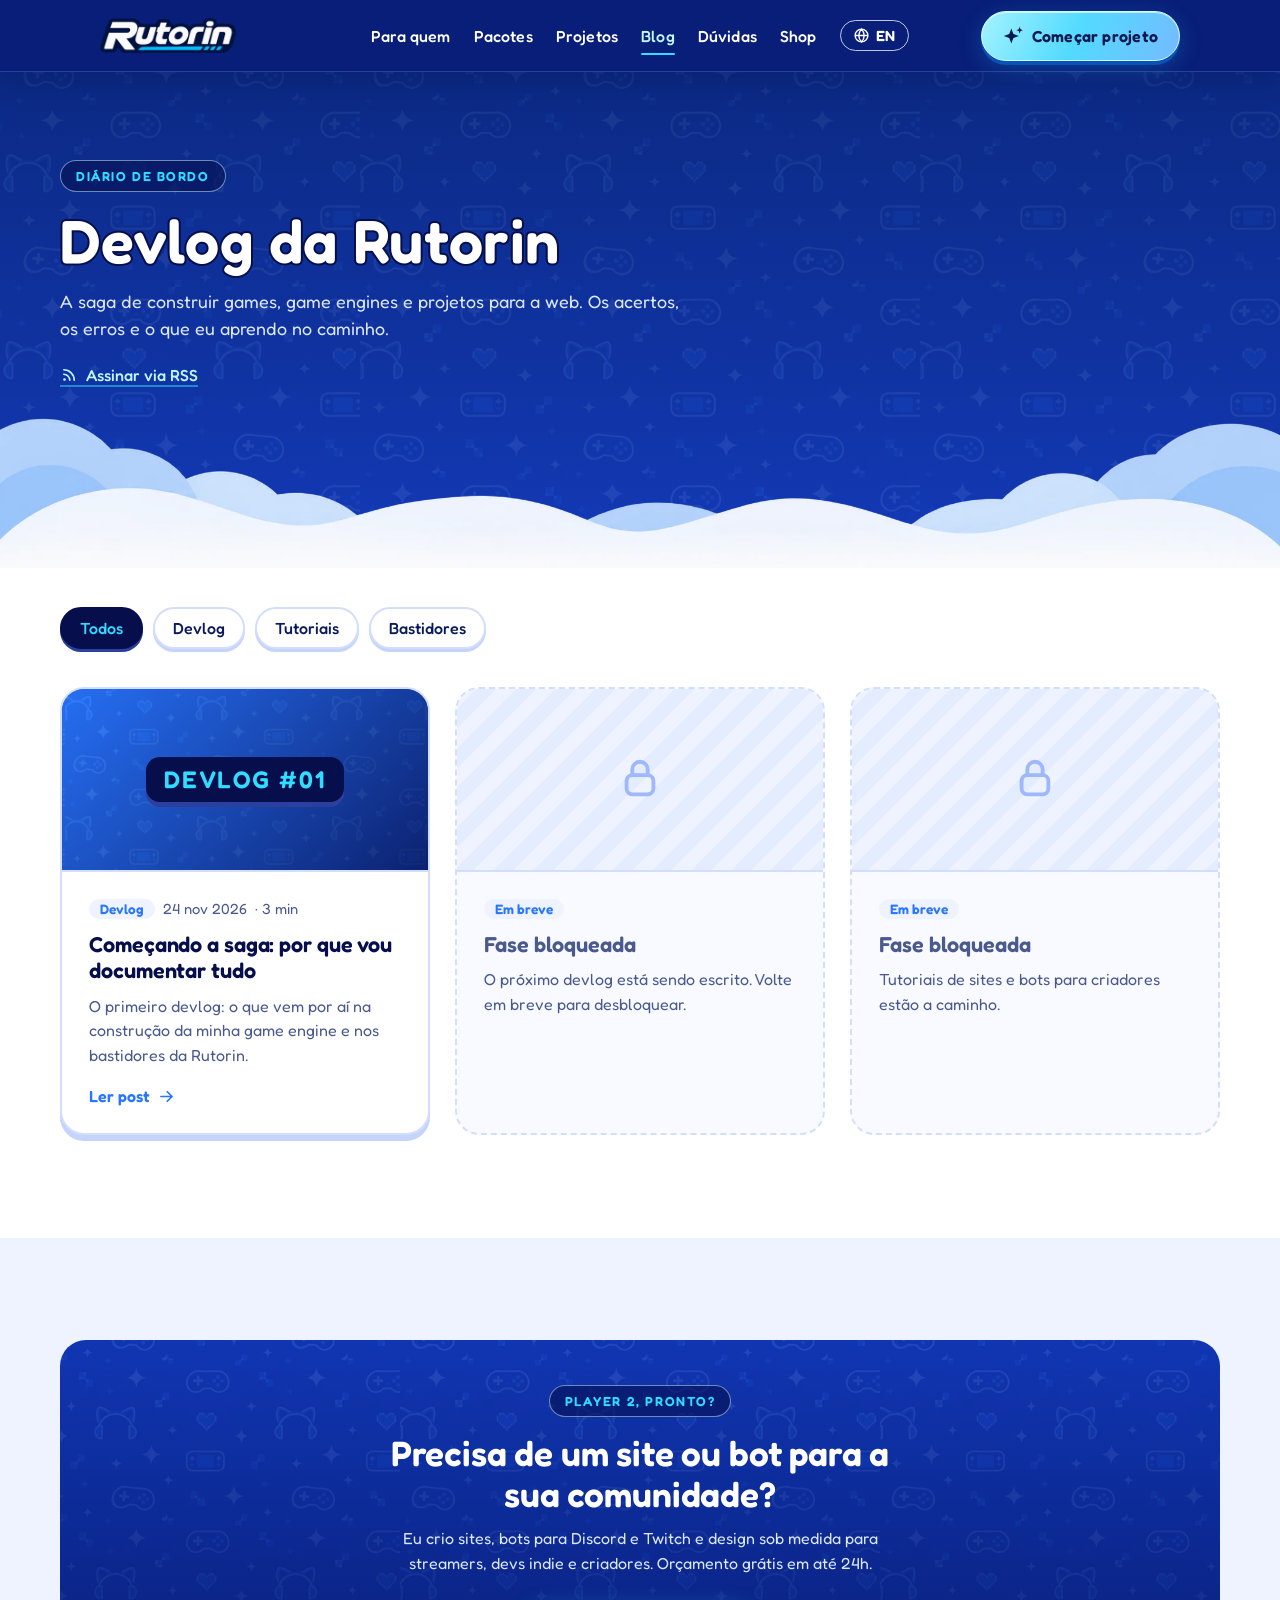
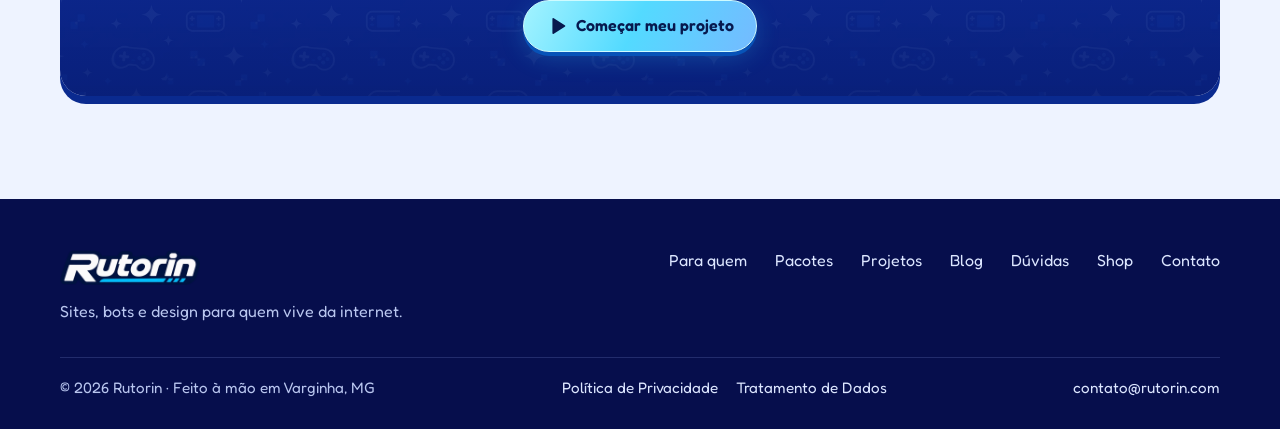
==== blog/index.html @ 8c93b635 "Primeira versão do site da Rutorin" ====
<!doctype html>
<html lang="pt-BR">
<head>
  <meta charset="UTF-8">
  <meta name="viewport" content="width=device-width, initial-scale=1">
  <meta name="theme-color" content="#0b206e">
  <title>Blog · Devlog da Rutorin</title>
  <meta name="description" content="Devlogs, tutoriais e bastidores da construção de games, game engines, sites e bots. A saga de desenvolvimento da Rutorin.">
  <link rel="canonical" href="https://rutorin.com/blog/">
  <meta property="og:type" content="website">
  <meta property="og:locale" content="pt_BR">
  <meta property="og:site_name" content="Rutorin">
  <meta property="og:url" content="https://rutorin.com/blog/">
  <meta property="og:title" content="Blog · Devlog da Rutorin">
  <meta property="og:description" content="Devlogs, tutoriais e bastidores da construção de games, game engines, sites e bots. A saga de desenvolvimento da Rutorin.">
  <meta property="og:image" content="https://rutorin.com/assets/og-image.jpg">
  <meta name="twitter:card" content="summary_large_image">
  <link rel="alternate" type="application/rss+xml" title="Devlog da Rutorin" href="https://rutorin.com/blog/feed.xml">
  <link rel="icon" type="image/png" sizes="32x32" href="../assets/favicon-32.png">
  <link rel="icon" type="image/png" sizes="192x192" href="../assets/favicon-192.png">
  <link rel="apple-touch-icon" sizes="180x180" href="../assets/apple-touch-icon.png">
  <link rel="preload" href="../assets/fredoka-600.ttf" as="font" type="font/ttf" crossorigin>
  <!-- Google Analytics (GA4): troque G-XXXXXXXXXX pelo seu ID e apague as linhas de comentário em volta.
  <script async src="https://www.googletagmanager.com/gtag/js?id=G-XXXXXXXXXX"></script>
  <script>window.dataLayer=window.dataLayer||[];function gtag(){dataLayer.push(arguments)}gtag('js',new Date());gtag('config','G-XXXXXXXXXX');</script>
  -->
  <link rel="stylesheet" href="../styles.css">
  <script type="application/ld+json">{"@context": "https://schema.org", "@type": "Blog", "name": "Devlog da Rutorin", "url": "https://rutorin.com/blog/", "inLanguage": "pt-BR", "description": "Devlogs, tutoriais e bastidores da construção de games, game engines e projetos web.", "publisher": {"@type": "Organization", "name": "Rutorin", "url": "https://rutorin.com/", "logo": "https://rutorin.com/assets/rutorin-logo.png"}, "blogPost": [{"@type": "BlogPosting", "headline": "Começando a saga: por que vou documentar tudo", "url": "https://rutorin.com/blog/comecando-a-saga/", "datePublished": "2026-11-24"}]}</script>
  <script>document.documentElement.classList.add('js')</script>
  <script src="../script.js" defer></script>
</head>
<body class="page-blog">
  <svg class="icon-library" xmlns="http://www.w3.org/2000/svg" aria-hidden="true">
    <symbol id="close" viewBox="0 0 24 24"><path d="m6 6 12 12M18 6 6 18" fill="none" stroke="currentColor" stroke-width="2" stroke-linecap="round"/></symbol>
    <symbol id="menu" viewBox="0 0 24 24"><path d="M4 6h16M4 12h16M4 18h16" fill="none" stroke="currentColor" stroke-width="2" stroke-linecap="round"/></symbol>
    <symbol id="sparkles" viewBox="0 0 24 24"><path d="m10 3 2.5 6.5L19 12l-6.5 2.5L10 21l-2.5-6.5L1 12l6.5-2.5L10 3Zm10-2 1.1 2.9L24 5l-2.9 1.1L20 9l-1.1-2.9L16 5l2.9-1.1L20 1Z" fill="currentColor"/></symbol>
    <symbol id="play" viewBox="0 0 24 24"><path d="M7 4.5v15a1 1 0 0 0 1.5.86l12-7.5a1 1 0 0 0 0-1.72l-12-7.5A1 1 0 0 0 7 4.5Z" fill="currentColor"/></symbol>
    <symbol id="arrow" viewBox="0 0 24 24"><path d="M5 12h14m-6-6 6 6-6 6" fill="none" stroke="currentColor" stroke-width="2.2" stroke-linecap="round" stroke-linejoin="round"/></symbol>
    <symbol id="arrow-left" viewBox="0 0 24 24"><path d="M19 12H5m6-6-6 6 6 6" fill="none" stroke="currentColor" stroke-width="2.2" stroke-linecap="round" stroke-linejoin="round"/></symbol>
    <symbol id="globe" viewBox="0 0 24 24"><circle cx="12" cy="12" r="9" fill="none" stroke="currentColor" stroke-width="2"/><path d="M3 12h18M12 3c2.5 2.6 3.8 5.6 3.8 9s-1.3 6.4-3.8 9c-2.5-2.6-3.8-5.6-3.8-9S9.5 5.6 12 3Z" fill="none" stroke="currentColor" stroke-width="2" stroke-linejoin="round"/></symbol>
    <symbol id="lock" viewBox="0 0 24 24"><rect x="5" y="10" width="14" height="10" rx="3" fill="none" stroke="currentColor" stroke-width="2"/><path d="M8 10V7a4 4 0 0 1 8 0v3" fill="none" stroke="currentColor" stroke-width="2" stroke-linecap="round"/></symbol>
    <symbol id="clock" viewBox="0 0 24 24"><circle cx="12" cy="12" r="9" fill="none" stroke="currentColor" stroke-width="2"/><path d="M12 7v5l3 2" fill="none" stroke="currentColor" stroke-width="2" stroke-linecap="round"/></symbol>
    <symbol id="calendar" viewBox="0 0 24 24"><rect x="4" y="5" width="16" height="15" rx="3" fill="none" stroke="currentColor" stroke-width="2"/><path d="M4 10h16M9 3v4M15 3v4" stroke="currentColor" stroke-width="2" stroke-linecap="round"/></symbol>
    <symbol id="link" viewBox="0 0 24 24"><path d="M10 14a4 4 0 0 0 5.7 0l3-3a4 4 0 0 0-5.7-5.7l-1 1M14 10a4 4 0 0 0-5.7 0l-3 3a4 4 0 0 0 5.7 5.7l1-1" fill="none" stroke="currentColor" stroke-width="2" stroke-linecap="round"/></symbol>
    <symbol id="rss" viewBox="0 0 24 24"><path d="M5 5a14 14 0 0 1 14 14M5 11a8 8 0 0 1 8 8" fill="none" stroke="currentColor" stroke-width="2.2" stroke-linecap="round"/><circle cx="6" cy="18" r="1.8" fill="currentColor"/></symbol>
  </svg>

  <header class="site-header is-solid">
    <div class="header-inner">
      <a class="brand" href="../" aria-label="Rutorin, página inicial" draggable="false"><img src="../assets/rutorin-logo.webp" alt="Rutorin" width="600" height="152" draggable="false"></a>
      <nav class="desktop-nav" aria-label="Navegação principal">
        <a class="nav-link" href="../#classes">Para quem</a>
        <a class="nav-link" href="../#power-ups">Pacotes</a>
        <a class="nav-link" href="../#projetos">Projetos</a>
        <a class="nav-link is-current" href="../blog/" aria-current="page">Blog</a>
        <a class="nav-link" href="../#duvidas">Dúvidas</a>
        <a class="nav-link" href="https://ko-fi.com/rutorin/shop" target="_blank" rel="noopener noreferrer">Shop<span class="visually-hidden"> (abre em nova aba)</span></a>
        <a class="lang-switch" href="../en/" hreflang="en" lang="en" data-lang-switch="en" aria-label="English version"><svg aria-hidden="true"><use href="#globe"></use></svg>EN</a>
      </nav>
      <a class="commission-button" href="../#contato"><svg class="commission-icon" aria-hidden="true"><use href="#sparkles"></use></svg><span>Começar projeto</span><span class="commission-sheen" aria-hidden="true"></span></a>
      <button class="menu-button" popovertarget="mobile-menu" aria-label="Abrir menu"><svg><use href="#menu"></use></svg></button>
    </div>
  </header>

  <nav class="mobile-menu" id="mobile-menu" popover aria-label="Menu">
    <div class="mobile-menu-heading"><span>Explore a Rutorin</span><button class="close-button" popovertarget="mobile-menu" popovertargetaction="hide" aria-label="Fechar menu"><svg><use href="#close"></use></svg></button></div>
    <a href="../#classes">Para quem</a>
    <a href="../#power-ups">Pacotes</a>
    <a href="../#projetos">Projetos</a>
    <a href="../blog/">Blog</a>
    <a href="../#duvidas">Dúvidas</a>
    <a href="https://ko-fi.com/rutorin/shop" target="_blank" rel="noopener noreferrer">Shop</a>
    <a href="../en/" hreflang="en" lang="en" data-lang-switch="en" class="mobile-lang"><svg aria-hidden="true"><use href="#globe"></use></svg>English version</a>
    <a href="../#contato" class="mobile-cta">Começar meu projeto</a>
  </nav>

  <main>
    <section class="blog-hero" aria-labelledby="blog-title">
      <div class="container blog-hero-inner">
        <span class="hud-chip hud-chip-light">Diário de bordo</span>
        <h1 id="blog-title">Devlog da Rutorin</h1>
        <p>A saga de construir games, game engines e projetos para a web. Os acertos, os erros e o que eu aprendo no caminho.</p>
        <a class="rss-link" href="feed.xml"><svg aria-hidden="true"><use href="#rss"></use></svg>Assinar via RSS</a>
      </div>
      <img class="blog-hero-cloud" src="../assets/cloud-divider.webp" alt="" width="2172" height="724" aria-hidden="true">
    </section>

    <section class="section section-white blog-list" aria-label="Posts">
      <div class="container">
        <div class="blog-filters" role="group" aria-label="Filtrar por categoria">
          <button class="filter-chip is-active" data-filter="all" aria-pressed="true">Todos</button>
          <button class="filter-chip" data-filter="Devlog" aria-pressed="false">Devlog</button>
          <button class="filter-chip" data-filter="Tutoriais" aria-pressed="false">Tutoriais</button>
          <button class="filter-chip" data-filter="Bastidores" aria-pressed="false">Bastidores</button>
        </div>
        <div class="post-grid">
          <article class="card post-card reveal" data-category="Devlog">
            <a class="post-card-link" href="../blog/comecando-a-saga/">
              <div class="post-cover" aria-hidden="true"><span>Devlog #01</span></div>
              <div class="post-card-body">
                <div class="post-meta"><span class="post-tag">Devlog</span><time datetime="2026-11-24">24 nov 2026</time><span>· 3 min</span></div>
                <h2>Começando a saga: por que vou documentar tudo</h2>
                <p>O primeiro devlog: o que vem por aí na construção da minha game engine e nos bastidores da Rutorin.</p>
                <span class="read-more">Ler post <svg aria-hidden="true"><use href="#arrow"></use></svg></span>
              </div>
            </a>
          </article>
          <article class="card post-card post-locked reveal" data-category="locked" aria-label="Post em breve">
            <div class="post-cover" aria-hidden="true"><svg><use href="#lock"></use></svg></div>
            <div class="post-card-body">
              <div class="post-meta"><span class="post-tag">Em breve</span></div>
              <h2>Fase bloqueada</h2>
              <p>O próximo devlog está sendo escrito. Volte em breve para desbloquear.</p>
            </div>
          </article>
          <article class="card post-card post-locked reveal" data-category="locked" aria-label="Post em breve">
            <div class="post-cover" aria-hidden="true"><svg><use href="#lock"></use></svg></div>
            <div class="post-card-body">
              <div class="post-meta"><span class="post-tag">Em breve</span></div>
              <h2>Fase bloqueada</h2>
              <p>Tutoriais de sites e bots para criadores estão a caminho.</p>
            </div>
          </article>
        </div>
        <p class="blog-empty" hidden>Nenhum post nesta categoria ainda. Em breve!</p>
      </div>
    </section>

    <section class="section section-soft">
      <div class="container">
      <aside class="post-cta" aria-labelledby="cta-title">
        <span class="hud-chip hud-chip-light">Player 2, pronto?</span>
        <h2 id="cta-title">Precisa de um site ou bot para a sua comunidade?</h2>
        <p>Eu crio sites, bots para Discord e Twitch e design sob medida para streamers, devs indie e criadores. Orçamento grátis em até 24h.</p>
        <a class="button button-cta" href="../#contato"><svg aria-hidden="true"><use href="#play"></use></svg><span>Começar meu projeto</span></a>
      </aside>
      </div>
    </section>
  </main>

  <footer class="site-footer">
    <div class="container footer-inner">
      <div class="footer-brand">
        <img src="../assets/rutorin-logo.webp" alt="Rutorin" width="600" height="152" loading="lazy">
        <p>Sites, bots e design para quem vive da internet.</p>
      </div>
      <nav class="footer-nav" aria-label="Rodapé">
        <a href="../#classes">Para quem</a>
        <a href="../#power-ups">Pacotes</a>
        <a href="../#projetos">Projetos</a>
        <a href="../blog/">Blog</a>
        <a href="../#duvidas">Dúvidas</a>
        <a href="https://ko-fi.com/rutorin/shop" target="_blank" rel="noopener noreferrer">Shop</a>
        <a href="../#contato">Contato</a>
      </nav>
    </div>
    <div class="container footer-bottom">
      <span>© <span data-year>2026</span> Rutorin · Feito à mão em Varginha, MG</span>
      <nav class="footer-legal" aria-label="Documentos legais"><a href="../privacidade/">Política de Privacidade</a><a href="../tratamento-de-dados/">Tratamento de Dados</a></nav>
      <a href="mailto:contato@rutorin.com">contato@rutorin.com</a>
    </div>
  </footer>
</body>
</html>
---- styles.css ----
@font-face{font-family:Fredoka;src:url("assets/fredoka-400.ttf") format("truetype");font-style:normal;font-weight:400;font-display:swap}
@font-face{font-family:Fredoka;src:url("assets/fredoka-500.ttf") format("truetype");font-style:normal;font-weight:500;font-display:swap}
@font-face{font-family:Fredoka;src:url("assets/fredoka-600.ttf") format("truetype");font-style:normal;font-weight:600;font-display:swap}
@font-face{font-family:Fredoka;src:url("assets/fredoka-700.ttf") format("truetype");font-style:normal;font-weight:700;font-display:swap}

/* =========================================================
   Paleta
   navy   #060e4c  texto escuro, contornos
   royal  #133aba  fundo do mundo
   blue   #2876ff  botões
   cyan   #30ddff  destaques
   ========================================================= */
:root{
  --navy:#060e4c;--navy-2:#0b206e;--royal:#133aba;--blue:#2876ff;--cyan:#30ddff;--white:#fff;
  --ink:#0a1a5c;--ink-soft:#4a5a8f;--soft:#eef3ff;--line:#d3defc;--chunk:#c4d4fb;
  --page-gutter:7.8%;--outline:rgba(224,239,255,.82);
  font-family:Fredoka,"Arial Rounded MT Bold",sans-serif;color:var(--white);background:var(--royal)
}
*{box-sizing:border-box}
html{scroll-behavior:smooth;scroll-padding-top:84px}
body{margin:0;background:var(--white)}
img{max-width:100%;height:auto}
button,a{-webkit-tap-highlight-color:transparent}
button{font:inherit;color:inherit;cursor:pointer;touch-action:manipulation}
a:focus-visible,button:focus-visible,summary:focus-visible,input:focus-visible,select:focus-visible,textarea:focus-visible{outline:3px solid var(--cyan);outline-offset:4px}
.icon-library{position:absolute;width:0;height:0;overflow:hidden}
.visually-hidden{position:absolute;width:1px;height:1px;overflow:hidden;clip:rect(0 0 0 0);white-space:nowrap}

/* =========================================================
   HEADER (fixo; ganha fundo depois do hero)
   ========================================================= */
.site-header{position:fixed;top:0;left:0;right:0;z-index:20;height:clamp(72px,5.1vw,88px);border-bottom:1px solid rgba(230,240,255,.5);background:rgba(48,105,226,.23);color:var(--white);transition:background .3s ease,height .3s ease,box-shadow .3s ease,border-color .3s ease}
.site-header.is-solid{height:72px;background:rgba(9,30,120,.92);-webkit-backdrop-filter:blur(12px);backdrop-filter:blur(12px);border-color:rgba(120,170,255,.25);box-shadow:0 8px 30px rgba(3,12,64,.25)}
.header-inner{height:100%;margin-inline:var(--page-gutter);display:grid;grid-template-columns:1fr auto 1fr;align-items:center;gap:32px}
.brand{display:block;width:136px;max-width:100%;min-width:0;line-height:0;justify-self:start;border-radius:12px;-webkit-user-select:none;user-select:none;-webkit-user-drag:none}
.brand img{width:100%;height:auto;-webkit-user-drag:none;pointer-events:none}
.desktop-nav{display:flex;align-items:center;gap:clamp(18px,1.8vw,31px)}
.nav-link{position:relative;padding:12px 0;color:inherit;text-decoration:none;font-size:clamp(1rem,1vw,1.08rem);font-weight:500;letter-spacing:.01em;white-space:nowrap;transition:color .18s ease}
.nav-link::after{content:"";position:absolute;bottom:3px;left:0;right:0;height:2px;border-radius:2px;background:var(--cyan);transform:scaleX(0);transition:transform .18s ease}
.nav-link:hover{color:#c5f7ff}
.nav-link:hover::after{transform:scaleX(1)}
.commission-button{position:relative;isolation:isolate;overflow:hidden;justify-self:end;display:inline-flex;align-items:center;justify-content:center;gap:9px;min-width:180px;min-height:50px;padding:12px 21px;border:1.5px solid #cefbff;border-radius:999px;color:#07194e;text-decoration:none;background:linear-gradient(115deg,#a3f3ff 0%,#53daff 48%,#75baff 100%);box-shadow:0 4px 0 #0753b8,0 6px 23px #2dcfff38,inset 0 1px 0 #fff9;font-size:1rem;font-weight:600;letter-spacing:.015em;white-space:nowrap;transition:box-shadow .22s ease,translate .22s ease}
.commission-button>svg,.commission-button>span:not(.commission-sheen){position:relative;z-index:2}
.commission-icon{width:20px;height:20px;flex:none;transition:rotate .3s ease,scale .3s ease}
.commission-button::before{content:"";position:absolute;inset:0;z-index:0;pointer-events:none;background:radial-gradient(circle at var(--pointer-x,50%) var(--pointer-y,50%),#ffffffaa,transparent 64%);opacity:0;transition:opacity .25s ease}
.commission-button:hover,.commission-button:focus-visible{translate:0 -2px;box-shadow:0 7px 0 #0753b8,0 12px 34px #38daff70,inset 0 1px 0 #fffc}
.commission-button:hover::before,.commission-button:focus-visible::before{opacity:1}
.commission-button:hover .commission-icon{rotate:-12deg;scale:1.12}
.commission-button:active{translate:0 3px;box-shadow:0 2px 0 #0753b8,0 4px 15px #2dcfff38}
.commission-sheen{position:absolute;inset:-45% auto -45% -65%;z-index:1;width:50%;pointer-events:none;opacity:0;transform:translateX(0) skewX(-22deg);background:linear-gradient(90deg,transparent,#ffffffb3,transparent)}
.menu-button{display:none;align-items:center;justify-content:center;width:46px;height:46px;padding:10px;border:1px solid var(--outline);border-radius:14px;background:rgba(6,14,76,.5)}
.menu-button svg{width:24px;height:24px}

/* =========================================================
   HERO · tela de título
   ========================================================= */
.world{position:relative;isolation:isolate;width:100%;height:100svh;min-height:720px;overflow:hidden;color:var(--white);background:#1035b5 url("assets/gamer-room.webp") center center/cover no-repeat}
.hero-copy{position:absolute;z-index:2;left:var(--page-gutter);top:50%;translate:0 -54%;width:min(600px,44%)}
.hero-eyebrow{display:inline-flex;align-items:center;gap:8px;margin:0 0 18px;padding:7px 15px 7px 12px;border:1px solid rgba(206,251,255,.6);border-radius:999px;background:rgba(6,14,76,.42);color:#bff6ff;font-size:.95rem;font-weight:500;letter-spacing:.02em}
.hero-eyebrow svg{width:16px;height:16px;color:var(--cyan)}
h1{margin:0;font-size:clamp(2.3rem,3.2vw,3.6rem);font-weight:600;line-height:1.14;letter-spacing:.005em;-webkit-text-stroke:4.5px var(--navy);paint-order:stroke fill}
h1 span{display:inline}
.hero-sub{max-width:540px;margin:22px 0 28px;font-size:clamp(1.05rem,1.2vw,1.28rem);font-weight:400;line-height:1.38;text-shadow:0 1px 12px rgba(6,14,76,.55)}
.hero-actions{display:flex;flex-wrap:wrap;align-items:center;gap:10px}
.hero-proof{display:flex;flex-wrap:wrap;gap:6px 18px;margin:22px 0 0;padding:0;list-style:none;font-size:.98rem;font-weight:500;color:#dff4ff;text-shadow:0 1px 10px rgba(6,14,76,.6)}
.hero-proof li{display:inline-flex;align-items:center;gap:6px}
.hero-proof svg{width:18px;height:18px;padding:2px;border-radius:50%;background:var(--cyan);color:var(--navy);flex:none}
.cloud-divider{position:absolute;z-index:1;pointer-events:none;bottom:clamp(-142px,-8.2vw,-72px);left:0;width:100%;height:auto;display:block}
.ambient-sparkles{position:absolute;inset:0;z-index:1;pointer-events:none;overflow:hidden}
.ambient-sparkles i{position:absolute;display:block;width:13px;height:13px;background:#c8f9ff;clip-path:polygon(50% 0,62% 37%,100% 50%,62% 63%,50% 100%,38% 63%,0 50%,38% 37%);opacity:0;filter:drop-shadow(0 0 6px #5feaff)}
.ambient-sparkles i:nth-child(1){left:23%;top:22%;width:10px;height:10px}
.ambient-sparkles i:nth-child(2){left:38%;top:17%}
.ambient-sparkles i:nth-child(3){left:7%;top:62%;width:8px;height:8px}
.ambient-sparkles i:nth-child(4){left:92%;top:18%;width:9px;height:9px}
.ambient-sparkles i:nth-child(5){left:72%;top:38%;width:8px;height:8px}
.ambient-sparkles i:nth-child(6){left:43%;top:75%;width:11px;height:11px}

/* =========================================================
   BOTÕES
   ========================================================= */
.button{display:inline-flex;align-items:center;justify-content:center;gap:8px;flex-shrink:0;min-height:52px;padding:11px 22px;border:1.5px solid var(--outline);border-radius:999px;color:var(--white);text-decoration:none;font-size:clamp(1rem,1.12vw,1.15rem);font-weight:500;line-height:1.2;white-space:nowrap;transition:background .18s ease,box-shadow .18s ease,transform .18s ease}
.button svg{width:22px;height:22px;flex:none;overflow:visible;transition:rotate .22s ease,scale .22s ease}
.button:hover svg{rotate:-7deg;scale:1.08}
.button:active{transform:translateY(1px)}
.button-primary{background:var(--blue);box-shadow:0 4px 0 #0b3fa8}
.button-primary:hover{background:#3987ff;box-shadow:0 6px 0 #0b3fa8,0 10px 24px rgba(8,24,108,.25);transform:translateY(-2px)}
.button-secondary{background:rgba(32,52,164,.8)}
.button-secondary:hover{background:#314fcb;box-shadow:0 7px 24px rgba(8,24,108,.25);transform:translateY(-2px)}
.button-outline{background:transparent;color:var(--ink);border:2px solid var(--line)}
.button-outline:hover{border-color:var(--blue);color:var(--blue);transform:translateY(-2px)}
.button-cta{width:100%;border-color:#cefbff;color:#07194e;font-weight:600;background:linear-gradient(115deg,#a3f3ff 0%,#53daff 48%,#75baff 100%);box-shadow:0 4px 0 #0753b8,0 6px 23px #2dcfff38}
.button-cta:hover{transform:translateY(-2px);box-shadow:0 7px 0 #0753b8,0 12px 34px #38daff70}

/* =========================================================
   SEÇÕES
   ========================================================= */
.container{width:min(100% - 2.5rem,1160px);margin-inline:auto}
.section{position:relative;padding:clamp(4.5rem,8vw,7rem) 0;color:var(--ink)}
.section-white{background:var(--white)}
.section-soft{background:var(--soft)}
#game-over{padding-top:clamp(2rem,4vw,3rem)}
.section h2{margin:14px 0 14px;font-size:clamp(2rem,3.3vw,2.9rem);font-weight:600;line-height:1.12;letter-spacing:-.005em;color:var(--navy)}
.section h3{margin:0 0 10px;font-size:1.3rem;font-weight:600;line-height:1.2;color:var(--navy)}
.section p{line-height:1.55}
.section-head{max-width:700px;margin-bottom:clamp(2.2rem,4vw,3.4rem)}
.section-head>p{margin:0;font-size:1.18rem;color:var(--ink-soft)}
.section-head-center{margin-inline:auto;text-align:center}
.section-head a{color:var(--blue);font-weight:500}

.hud-chip{display:inline-flex;align-items:center;gap:10px;padding:7px 15px;border-radius:999px;background:var(--navy);color:var(--cyan);font-size:.82rem;font-weight:600;letter-spacing:.12em;text-transform:uppercase;box-shadow:0 3px 0 #2a3f9e}
.hud-chip-light{background:rgba(6,14,76,.55);border:1px solid rgba(206,251,255,.5);box-shadow:none}
.lives{display:inline-flex;gap:4px}
.lives svg{width:14px;height:14px;color:#ff5d8f;shape-rendering:crispEdges}
.lives svg.lost{color:#3a4a8a}

.grid{display:grid;gap:clamp(1rem,2vw,1.6rem)}
.grid-3{grid-template-columns:repeat(auto-fit,minmax(min(100%,300px),1fr))}
.card{position:relative;padding:clamp(1.5rem,2.4vw,2rem);border:2px solid var(--line);border-radius:24px;background:var(--white);box-shadow:0 6px 0 var(--chunk);transition:transform .22s ease,box-shadow .22s ease,border-color .22s ease}
.card p{margin:0;color:var(--ink-soft)}

/* Fase 1 · Game over */
.pain{border-color:#ffd3e1;box-shadow:0 6px 0 #ffc2d5}
.pain-num{display:inline-block;margin-bottom:14px;padding:3px 11px;border-radius:999px;background:#fff0f5;color:#e0306a;font-size:.85rem;font-weight:600;letter-spacing:.04em}
.continue-line{margin:clamp(2rem,4vw,3rem) 0 0;text-align:center;font-size:1.25rem;color:var(--ink-soft)}
.continue-line strong{color:var(--blue);font-weight:600}

/* Faixa rolando */
.ticker{overflow:hidden;padding:18px 0;background:var(--navy);color:#cfe3ff;border-block:3px solid var(--blue)}
.ticker-track{display:flex;align-items:center;gap:26px;width:max-content;font-size:1.15rem;font-weight:500;white-space:nowrap;animation:ticker 38s linear infinite}
.ticker-track i{font-style:normal;color:var(--cyan)}
@keyframes ticker{to{transform:translateX(-50%)}}

/* Fase 2 · Classes */
.class-card{display:flex;flex-direction:column}
.player-tag{position:absolute;top:18px;right:20px;padding:2px 10px;border-radius:8px;background:var(--soft);color:var(--blue);font-size:.85rem;font-weight:700;letter-spacing:.06em}
.class-icon{display:grid;place-items:center;width:72px;height:72px;margin-bottom:20px;border-radius:20px;background:linear-gradient(145deg,#2876ff,#1238b3);color:var(--white);box-shadow:0 5px 0 #0b2a8c}
.class-icon svg{width:40px;height:40px}
.class-quest{margin:0 0 18px!important;font-weight:500;color:var(--blue)!important}
.check-list{display:grid;gap:10px;margin:0 0 24px;padding:0;list-style:none;color:var(--ink-soft)}
.check-list li{display:flex;gap:10px;align-items:flex-start;line-height:1.4}
.check-list svg{width:20px;height:20px;flex:none;margin-top:1px;padding:3px;border-radius:50%;background:#dff6ff;color:#0a8fc2}
.select-button{display:inline-flex;align-items:center;gap:8px;margin-top:auto;align-self:flex-start;color:var(--blue);font-weight:600;font-size:1.08rem;text-decoration:none}
.select-button svg{width:20px;height:20px;transition:translate .2s ease}
.select-button:hover svg{translate:4px 0}

/* Fase 3 · Power-ups */
.section-blue{color:var(--white);background:linear-gradient(180deg,rgba(16,53,181,.9),rgba(10,36,140,.94)),url("assets/gamer-pattern.webp") center/560px auto repeat;background-color:var(--royal)}
.section-blue h2{color:var(--white)}
.section-blue .section-head>p{color:#cfe0ff}
.packages{align-items:stretch}
.package{display:flex;flex-direction:column;border:0;box-shadow:0 8px 0 #0a2a8f,0 20px 50px rgba(3,12,64,.35)}
.package .button{margin-top:auto;width:100%}
.package-for{display:inline-block;margin-bottom:10px;color:var(--blue);font-size:.88rem;font-weight:600;letter-spacing:.08em;text-transform:uppercase}
.price{margin:2px 0 22px!important;color:var(--ink-soft)!important;font-size:1rem}
.price strong{display:block;margin-top:2px;font-size:2.4rem;font-weight:600;line-height:1.1;color:var(--navy)}
.package-featured{outline:4px solid var(--cyan);outline-offset:-1px}
.package-badge{position:absolute;top:-15px;left:50%;translate:-50% 0;padding:5px 16px;border-radius:999px;background:var(--cyan);color:var(--navy);font-size:.85rem;font-weight:600;white-space:nowrap;box-shadow:0 3px 0 #0a8fc2}
.custom-quest{display:flex;flex-wrap:wrap;align-items:center;justify-content:space-between;gap:20px;margin-top:clamp(1.6rem,3vw,2.4rem);padding:clamp(1.4rem,2.5vw,1.8rem) clamp(1.5rem,3vw,2.2rem);border:2px dashed rgba(206,251,255,.55);border-radius:24px;background:rgba(6,14,76,.35)}
.custom-quest h3{margin:0 0 6px;color:var(--white);font-size:1.3rem}
.custom-quest p{margin:0;color:#cfe0ff;max-width:640px}

/* Fase 4 · Quest */
.quest-path{position:relative;display:grid;grid-template-columns:repeat(4,1fr);gap:clamp(1rem,2vw,1.6rem);margin:0;padding:0;list-style:none}
.quest-path::before{content:"";position:absolute;top:32px;left:32px;right:12%;height:4px;background:repeating-linear-gradient(90deg,var(--line) 0 14px,transparent 14px 24px);border-radius:4px}
.quest-path li{position:relative}
.quest-path p{margin:0;color:var(--ink-soft)}
.quest-node{position:relative;display:grid;place-items:center;width:66px;height:66px;margin-bottom:20px;border-radius:20px;background:var(--white);border:3px solid var(--blue);color:var(--blue);font-size:1.4rem;font-weight:700;box-shadow:0 5px 0 #9db8ff}
.quest-node-final{background:var(--blue);color:var(--white);border-color:var(--blue);box-shadow:0 5px 0 #0b3fa8}

/* Fase 5 · Save files */
.projects{display:grid;grid-template-columns:1.35fr 1fr;gap:clamp(1rem,2vw,1.6rem)}
.project{padding:0;overflow:hidden}
.project img{display:block;width:100%;aspect-ratio:16/9;object-fit:cover;border-bottom:2px solid var(--line)}
.project-body{padding:clamp(1.4rem,2.2vw,1.8rem)}
.project-tag{display:inline-block;margin-bottom:10px;padding:3px 11px;border-radius:999px;background:var(--soft);color:var(--blue);font-size:.85rem;font-weight:600}
.project-side{display:grid;gap:clamp(1rem,2vw,1.6rem);align-content:start}
.terminal{overflow:hidden;border-radius:20px;background:#050b36;border:2px solid #1d2d7a;box-shadow:0 6px 0 #1d2d7a}
.terminal-bar{display:flex;align-items:center;gap:7px;padding:11px 16px;background:#0b1650;color:#8aa0e6;font-size:.85rem}
.terminal-bar i{width:11px;height:11px;border-radius:50%;background:#ff5d8f}
.terminal-bar i:nth-child(2){background:#ffc93c}
.terminal-bar i:nth-child(3){background:#4be08a}
.terminal-bar span{margin-left:8px;font-family:ui-monospace,Consolas,monospace}
.terminal pre{margin:0;padding:18px 20px 22px;overflow-x:auto;color:#e6eeff;font:500 .95rem/1.75 ui-monospace,"Cascadia Code",Consolas,monospace}
.t-dim{color:#6b7fc4}.t-key{color:var(--cyan)}.t-ok{color:#4be08a}

/* Fase 6 · Continue? */
.guarantee{text-align:center;padding:0 clamp(.5rem,2vw,1.4rem)}
.guarantee p{margin:0 auto;max-width:320px;color:var(--ink-soft)}
.guarantee-icon{display:grid;place-items:center;width:78px;height:78px;margin:0 auto 18px;border-radius:50%;background:var(--soft);color:var(--blue);border:2px solid var(--line)}
.guarantee-icon svg{width:38px;height:38px}

/* Fase 7 · FAQ */
.faq-layout{display:grid;grid-template-columns:.9fr 1.4fr;gap:clamp(2rem,5vw,4rem);align-items:start}
.faq{display:grid;gap:12px}
.faq details{border:2px solid var(--line);border-radius:18px;background:var(--white);box-shadow:0 4px 0 var(--chunk);transition:border-color .2s ease}
.faq details:hover{border-color:#9db8ff}
.faq details[open]{border-color:var(--blue)}
.faq summary{display:flex;align-items:center;justify-content:space-between;gap:16px;padding:18px 22px;list-style:none;cursor:pointer;color:var(--navy);font-size:1.12rem;font-weight:600}
.faq summary::-webkit-details-marker{display:none}
.faq summary::after{content:"+";flex:none;display:grid;place-items:center;width:30px;height:30px;border-radius:10px;background:var(--soft);color:var(--blue);font-size:1.3rem;line-height:1;transition:rotate .2s ease}
.faq details[open] summary::after{rotate:45deg}
.faq details p{margin:0;padding:0 22px 20px;color:var(--ink-soft)}

/* Fase final · Contato */
.section-final{overflow:hidden;color:var(--white);padding-top:calc(13.4vw + clamp(3rem,5vw,4.5rem));background:linear-gradient(180deg,rgba(16,53,181,.86),rgba(8,30,120,.95)),url("assets/gamer-pattern.webp") center/560px auto repeat;background-color:var(--royal)}
.cloud-top{position:absolute;top:-1px;left:0;width:100%;height:auto;pointer-events:none}
.section-final h2{color:var(--white);font-size:clamp(2.2rem,3.8vw,3.3rem);-webkit-text-stroke:4px var(--navy);paint-order:stroke fill}
.final-layout{position:relative;display:grid;grid-template-columns:1fr 1fr;gap:clamp(2rem,5vw,4.5rem);align-items:center}
.final-copy>p{margin:0;font-size:1.2rem;color:#dce8ff;max-width:500px}
.final-proof{margin-top:24px}
.hero-proof.final-proof{justify-content:flex-start}
.mail-link{display:inline-flex;align-items:center;gap:10px;margin-top:28px;color:var(--white);font-size:1.12rem;font-weight:500;text-decoration:none;border-bottom:2px solid rgba(48,221,255,.6);padding-bottom:2px}
.mail-link svg{width:22px;height:22px;color:var(--cyan)}
.mail-link:hover{border-color:var(--cyan)}
.contact-form{display:grid;gap:16px;padding:clamp(1.5rem,3vw,2.2rem);border-radius:26px;background:var(--white);color:var(--ink);box-shadow:0 8px 0 #0a2a8f,0 24px 60px rgba(3,12,64,.4)}
.contact-form label{display:grid;gap:7px;font-weight:500;color:var(--navy)}
.contact-form input,.contact-form select,.contact-form textarea{width:100%;font:inherit;font-size:1rem;color:var(--ink);background:var(--soft);border:2px solid var(--line);border-radius:14px;padding:12px 14px;transition:border-color .18s ease,background .18s ease}
.contact-form input:focus,.contact-form select:focus,.contact-form textarea:focus{outline:none;border-color:var(--blue);background:var(--white)}
.contact-form textarea{resize:vertical;min-height:110px}
.contact-form [aria-invalid="true"]{border-color:#e0306a}
.form-status{margin:0;min-height:1.4em;font-size:.95rem;color:var(--ink-soft);text-align:center}
.form-status.is-error{color:#e0306a}
.form-status.is-ok{color:#0f9d58}

/* Rodapé */
.site-footer{background:var(--navy);color:#b9c6ef}
.footer-inner{display:flex;flex-wrap:wrap;align-items:flex-start;justify-content:space-between;gap:2rem;padding:3.2rem 0 2.2rem}
.footer-brand img{width:140px}
.footer-brand p{margin:12px 0 0}
.footer-nav{display:flex;flex-wrap:wrap;gap:12px 28px}
.footer-nav a,.footer-bottom a{color:#dce6ff;text-decoration:none}
.footer-nav a:hover,.footer-bottom a:hover{color:var(--cyan)}
.footer-bottom{display:flex;flex-wrap:wrap;justify-content:space-between;gap:12px;padding:1.3rem 0 2rem;border-top:1px solid rgba(160,185,255,.18);font-size:.95rem}

/* Revelar ao rolar (só com JS ativo) */
.js .reveal{opacity:0;transform:translateY(24px);transition:opacity .7s cubic-bezier(.22,1,.36,1),transform .7s cubic-bezier(.22,1,.36,1)}
.js .reveal.is-visible{opacity:1;transform:none}

/* Cursores personalizados */
@media(any-hover:hover) and (any-pointer:fine){
  html{cursor:url("assets/cursor-default.svg") 3 2,auto}
  button,a,summary,[role="button"],select{cursor:url("assets/cursor-pointer.svg") 8 3,pointer}
  input:not([type="button"]):not([type="submit"]),textarea{cursor:text}
}

/* Brilho do clique */
.click-effects{position:fixed;inset:0;width:100%;height:100%;max-width:none;max-height:none;margin:0;padding:0;border:0;outline:0;overflow:hidden;background:transparent;pointer-events:none;z-index:2147483647}
.click-effects[popover]::backdrop{background:transparent;backdrop-filter:none;pointer-events:none}
.click-ripple{position:absolute;width:68px;height:68px;border:2px solid #9df5ff;border-radius:50%;opacity:0;pointer-events:none;background:radial-gradient(circle,#6deeff20 0%,#3cd9ff0a 45%,transparent 70%);box-shadow:0 0 13px #61e9ffb3,inset 0 0 10px #61e9ff80}
.click-ripple::after{content:"";position:absolute;inset:8px;border:1px solid #d9fdff80;border-radius:inherit}

/* Seletor de idioma */
.lang-switch{display:inline-flex;align-items:center;gap:6px;padding:6px 12px;border:1.5px solid var(--outline);border-radius:999px;color:inherit;text-decoration:none;font-size:.92rem;font-weight:600;letter-spacing:.04em;transition:background .18s ease,border-color .18s ease,transform .18s ease}
.lang-switch svg{width:17px;height:17px;transition:rotate .4s ease}
.lang-switch:hover{background:rgba(48,221,255,.15);border-color:var(--cyan);transform:translateY(-1px)}
.lang-switch:hover svg{rotate:180deg}
.mobile-menu>a.mobile-lang{display:flex;align-items:center;gap:8px;color:#8ceaff}
.mobile-lang svg{width:18px;height:18px}

/* Menu do celular */
[popover]{color:var(--white);font-family:inherit}
[popover]::backdrop{background:rgba(2,8,45,.6);backdrop-filter:blur(6px)}
.close-button{display:flex;align-items:center;justify-content:center;width:34px;height:34px;padding:6px;border:1px solid rgba(255,255,255,.65);border-radius:50%;background:#08154f;color:white}
.close-button svg{width:22px;height:22px}
.mobile-menu{inset:80px 16px auto auto;margin:0;width:min(300px,calc(100% - 32px));padding:16px;border:1px solid var(--outline);border-radius:20px;background:#102773;box-shadow:0 16px 60px #030c4099}
.mobile-menu-heading{display:flex;align-items:center;justify-content:space-between;gap:12px;padding-bottom:15px;color:#8ceaff;font-size:1.05rem}
.mobile-menu>a{display:block;width:100%;padding:14px 10px;border-top:1px solid #ffffff26;color:inherit;text-decoration:none;font-size:1.05rem;font-weight:500}
.mobile-menu>a:hover{background:#ffffff0c}
.mobile-menu>a.mobile-cta{margin-top:10px;border:0;border-radius:999px;text-align:center;color:#07194e;font-weight:600;background:linear-gradient(115deg,#a3f3ff 0%,#53daff 48%,#75baff 100%)}

/* =========================================================
   ANIMAÇÕES E INTERAÇÕES
   Mesma receita do botão "Começar projeto": transições de CSS
   + Web Animations API (script.js). Nada de biblioteca externa.
   ========================================================= */

/* Cards sobem ao passar o mouse e ganham um brilho que segue o cursor */
.card,.guarantee{--lift:0px;--rx:0deg;--ry:0deg;transform:perspective(900px) rotateX(var(--rx)) rotateY(var(--ry)) translateY(var(--lift));transition:transform .28s cubic-bezier(.22,1,.36,1),box-shadow .28s ease,border-color .28s ease}
.card::before{content:"";position:absolute;inset:0;z-index:0;border-radius:inherit;pointer-events:none;background:radial-gradient(420px circle at var(--pointer-x,50%) var(--pointer-y,50%),rgba(48,221,255,.16),transparent 60%);opacity:0;transition:opacity .3s ease}
.card>:not(.package-badge,.player-tag){position:relative;z-index:1}
.card:hover::before{opacity:1}
.card:hover{--lift:-6px;border-color:#9db8ff;box-shadow:0 12px 0 var(--chunk),0 22px 40px rgba(16,53,181,.14)}
.class-card:hover{--lift:-8px;border-color:var(--blue);box-shadow:0 14px 0 #9db8ff,0 24px 44px rgba(16,53,181,.18)}
.pain:hover{border-color:#ff9dbc;box-shadow:0 12px 0 #ffc2d5,0 22px 40px rgba(224,48,106,.12)}
.pain:hover .pain-num{animation:shake .45s ease}
.package:hover{--lift:-10px;box-shadow:0 16px 0 #0a2a8f,0 30px 60px rgba(3,12,64,.45)}
.package:hover::before{background:radial-gradient(420px circle at var(--pointer-x,50%) var(--pointer-y,50%),rgba(40,118,255,.12),transparent 60%)}
.guarantee:hover{--lift:-6px}

/* Detalhes dentro dos cards */
.class-icon,.guarantee-icon,.quest-node{transition:transform .35s cubic-bezier(.34,1.56,.64,1),box-shadow .3s ease,background .3s ease,color .3s ease}
.class-card:hover .class-icon{transform:rotate(-8deg) scale(1.1)}
.player-tag{transition:background .2s ease,color .2s ease}
.class-card:hover .player-tag{background:var(--blue);color:var(--white)}
.guarantee:hover .guarantee-icon{transform:translateY(-4px) scale(1.08);background:var(--blue);color:var(--white);border-color:var(--blue)}
.quest-path li:hover .quest-node{transform:translateY(-5px) rotate(-6deg) scale(1.06);box-shadow:0 10px 0 #9db8ff}
.quest-path li:hover .quest-node-final{box-shadow:0 10px 0 #0b3fa8}
.project img{transition:transform .6s cubic-bezier(.22,1,.36,1)}
.project:hover img{transform:scale(1.05)}
.check-list li{transition:translate .2s ease}
.card:hover .check-list li:hover{translate:4px 0}
@keyframes shake{20%{transform:translateX(-3px) rotate(-3deg)}40%{transform:translateX(3px) rotate(3deg)}60%{transform:translateX(-2px)}80%{transform:translateX(2px)}}

/* Brilho que atravessa os botões principais */
.button-primary,.button-cta{position:relative;isolation:isolate;overflow:hidden}
.button-primary::after,.button-cta::after{content:"";position:absolute;inset:-40% auto -40% -60%;z-index:-1;width:45%;transform:skewX(-22deg);background:linear-gradient(90deg,transparent,rgba(255,255,255,.55),transparent);opacity:0;pointer-events:none}
.button-primary:hover::after,.button-cta:hover::after{animation:sheen .8s ease}
@keyframes sheen{0%{left:-60%;opacity:0}15%{opacity:1}100%{left:120%;opacity:0}}

/* Faixa rolando pausa no mouse */
.ticker:hover .ticker-track{animation-play-state:paused}

/* Caminho da quest se desenha ao aparecer */
.js .quest-path::before{transform:scaleX(0);transform-origin:left;transition:transform 1.4s cubic-bezier(.22,1,.36,1) .2s}
.js .quest-path.is-drawn::before{transform:scaleX(1)}

/* Terminal digitando */
.t-line{display:inline-block}
.t-cursor{display:inline-block;width:9px;height:1.05em;margin-left:6px;vertical-align:-2px;background:var(--cyan);animation:blink 1s steps(1) infinite}
@keyframes blink{50%{opacity:0}}

/* FAQ abre suavemente */
.faq details{overflow:hidden}

/* =========================================================
   BLOG
   ========================================================= */
.nav-link.is-current{color:#c5f7ff}
.nav-link.is-current::after{transform:scaleX(1)}

.blog-hero{position:relative;overflow:hidden;color:var(--white);padding:calc(72px + clamp(3.5rem,7vw,5.5rem)) 0 calc(11vw + 2.5rem);background:linear-gradient(180deg,rgba(9,37,121,.92),rgba(19,58,186,.9)),url("assets/gamer-pattern.webp") center/560px auto repeat;background-color:var(--royal)}
.blog-hero-inner{position:relative;z-index:2}
.post-hero .blog-hero-inner{max-width:760px}
.blog-hero h1{max-width:820px}
.blog-hero h1{margin:16px 0 14px;font-size:clamp(2.4rem,5vw,3.8rem);font-weight:600;line-height:1.1;-webkit-text-stroke:4px var(--navy);paint-order:stroke fill}
.blog-hero p{margin:0;max-width:640px;font-size:clamp(1.05rem,1.4vw,1.25rem);line-height:1.5;color:#dce8ff}
.blog-hero-cloud{position:absolute;z-index:1;left:0;bottom:-12vw;width:100%;height:auto;pointer-events:none}
.rss-link{display:inline-flex;align-items:center;gap:8px;margin-top:22px;color:#bff6ff;font-weight:500;text-decoration:none;border-bottom:2px solid rgba(48,221,255,.5)}
.rss-link svg{width:18px;height:18px}
.rss-link:hover{border-color:var(--cyan)}

.blog-list{padding-top:clamp(1.5rem,3vw,2.5rem)}
.blog-filters{display:flex;flex-wrap:wrap;gap:10px;margin-bottom:clamp(1.6rem,3vw,2.4rem)}
.filter-chip{padding:9px 18px;border:2px solid var(--line);border-radius:999px;background:var(--white);color:var(--ink);font-size:1rem;font-weight:500;box-shadow:0 3px 0 var(--chunk);transition:transform .2s ease,border-color .2s ease,background .2s ease,color .2s ease}
.filter-chip:hover{transform:translateY(-2px);border-color:#9db8ff}
.filter-chip.is-active{background:var(--navy);border-color:var(--navy);color:var(--cyan);box-shadow:0 3px 0 #2a3f9e}
.post-grid{display:grid;grid-template-columns:repeat(auto-fill,minmax(min(100%,320px),1fr));gap:clamp(1rem,2vw,1.6rem)}
.post-card{padding:0;overflow:hidden;display:flex;flex-direction:column}
.post-card[hidden]{display:none}
.post-card-link{display:flex;flex-direction:column;height:100%;color:inherit;text-decoration:none}
.post-cover{position:relative;display:grid;place-items:center;aspect-ratio:16/8;overflow:hidden;background:linear-gradient(135deg,rgba(40,118,255,.88),rgba(11,32,110,.94)),url("assets/gamer-pattern.webp") center/360px auto;border-bottom:2px solid var(--line)}
.post-cover span{padding:8px 18px;border-radius:14px;background:var(--navy);color:var(--cyan);font-size:clamp(1.2rem,2vw,1.5rem);font-weight:600;letter-spacing:.08em;text-transform:uppercase;box-shadow:0 5px 0 #2a3f9e;transition:transform .35s cubic-bezier(.34,1.56,.64,1)}
.post-cover svg{width:46px;height:46px;color:#9db8ff}
.post-card:hover .post-cover span{transform:scale(1.08) rotate(-3deg)}
.post-card-body{display:flex;flex-direction:column;flex:1;padding:clamp(1.3rem,2.2vw,1.7rem)}
.post-card h2{margin:0 0 10px;font-size:1.35rem;line-height:1.22;color:var(--navy)}
.post-card p{margin:0 0 18px}
.post-meta{display:flex;flex-wrap:wrap;align-items:center;gap:8px;margin-bottom:12px;color:var(--ink-soft);font-size:.92rem}
.post-tag{padding:2px 11px;border-radius:999px;background:var(--soft);color:var(--blue);font-weight:600;font-size:.85rem}
.read-more{display:inline-flex;align-items:center;gap:7px;margin-top:auto;color:var(--blue);font-weight:600}
.read-more svg{width:19px;height:19px;transition:translate .2s ease}
.post-card:hover .read-more svg{translate:4px 0}
.post-locked{border-style:dashed;box-shadow:none;background:#f8faff}
.post-locked .post-cover{background:repeating-linear-gradient(135deg,#eef3ff 0 14px,#e4ecff 14px 28px)}
.post-locked h2{color:var(--ink-soft)}
.post-locked:hover{--lift:0px;box-shadow:none;border-color:var(--line)}
.post-locked:hover::before{opacity:0}
.blog-empty{text-align:center;color:var(--ink-soft);font-size:1.1rem}

/* Post */
.post-hero{padding-bottom:calc(11vw + 2rem)}
.post-hero h1{font-size:clamp(2.1rem,4.4vw,3.4rem)}
.breadcrumb{display:flex;flex-wrap:wrap;align-items:center;gap:8px;margin-bottom:18px;font-size:.95rem;color:#b9cdfa}
.breadcrumb a{color:#dce8ff;text-decoration:none}
.breadcrumb a:hover{color:var(--cyan)}
.post-hero-meta{display:flex;flex-wrap:wrap;gap:8px 22px;margin-top:22px;color:#cfe0ff;font-size:.98rem}
.post-hero-meta span{display:inline-flex;align-items:center;gap:7px}
.post-hero-meta svg{width:18px;height:18px;color:var(--cyan)}
.post-layout{max-width:760px;padding:clamp(1rem,3vw,2rem) 0 clamp(3rem,6vw,5rem);color:var(--ink)}
.prose{font-size:1.14rem;line-height:1.75;color:#24325f}
.prose>*{margin:0 0 1.2em}
.prose h2{margin:2em 0 .6em;font-size:clamp(1.5rem,2.6vw,1.9rem);font-weight:600;line-height:1.2;color:var(--navy)}
.prose h3{margin:1.7em 0 .5em;font-size:1.35rem;color:var(--navy)}
.prose a{color:var(--blue);font-weight:500;text-underline-offset:3px}
.prose strong{color:var(--navy);font-weight:600}
.prose ul,.prose ol{padding-left:1.4em}
.prose li{margin-bottom:.45em}
.prose li::marker{color:var(--blue)}
.prose blockquote{margin:1.6em 0;padding:18px 24px;border-left:5px solid var(--cyan);border-radius:0 18px 18px 0;background:var(--soft);color:var(--navy);font-size:1.2rem;font-weight:500}
.prose code{padding:2px 7px;border-radius:7px;background:var(--soft);color:#0b3fa8;font:500 .9em/1.4 ui-monospace,"Cascadia Code",Consolas,monospace}
.prose pre{overflow-x:auto;padding:20px 22px;border:2px solid #1d2d7a;border-radius:18px;background:#050b36;box-shadow:0 6px 0 #1d2d7a;color:#e6eeff;font:500 .95rem/1.7 ui-monospace,"Cascadia Code",Consolas,monospace}
.prose pre code{padding:0;background:none;color:inherit;font:inherit}
.c-key{color:#ff7ab0}.c-type{color:var(--cyan)}.c-fn{color:#ffd166}
.prose figure{margin:1.8em 0}
.prose figure img{display:block;width:100%;border-radius:18px;border:2px solid var(--line)}
.prose figcaption{margin-top:10px;text-align:center;font-size:.95rem;color:var(--ink-soft)}
.post-note{padding:12px 16px;border:2px dashed #ffc93c;border-radius:14px;background:#fffaeb;color:#7a5a00!important;font-size:1rem}
.post-share{display:flex;flex-wrap:wrap;align-items:center;gap:10px 16px;margin:2.6rem 0;padding:16px 0;border-block:2px solid var(--line);color:var(--ink-soft)}
.post-share a,.copy-link{display:inline-flex;align-items:center;gap:6px;padding:7px 14px;border:2px solid var(--line);border-radius:999px;background:var(--white);color:var(--ink);font:inherit;font-size:.95rem;font-weight:500;text-decoration:none;transition:border-color .2s ease,transform .2s ease}
.post-share a:hover,.copy-link:hover{border-color:var(--blue);transform:translateY(-2px)}
.copy-link svg{width:17px;height:17px}
.post-cta{position:relative;overflow:hidden;padding:clamp(1.8rem,4vw,2.8rem);border-radius:26px;color:var(--white);text-align:center;background:linear-gradient(180deg,rgba(16,53,181,.88),rgba(8,30,120,.95)),url("assets/gamer-pattern.webp") center/480px auto;box-shadow:0 8px 0 #0a2a8f}
.post-cta h2{margin:16px auto 12px;max-width:560px;font-size:clamp(1.6rem,3vw,2.2rem);line-height:1.15;color:var(--white)}
.post-cta p{margin:0 auto 24px;max-width:520px;color:#dce8ff}
.post-cta .button-cta{width:auto}
.back-link{display:inline-flex;align-items:center;gap:8px;margin-top:2.2rem;color:var(--blue);font-weight:600;text-decoration:none}
.back-link svg{width:20px;height:20px;transition:translate .2s ease}
.back-link:hover svg{translate:-4px 0}

/* =========================================================
   PÁGINAS LEGAIS
   ========================================================= */
.legal-layout{display:grid;grid-template-columns:260px minmax(0,1fr);gap:clamp(2rem,4vw,3.5rem);align-items:start;padding:clamp(1rem,3vw,2rem) 0 clamp(3rem,6vw,5rem);color:var(--ink)}
.legal-layout>*{min-width:0}
.legal-toc{position:sticky;top:96px;padding:20px 22px;border:2px solid var(--line);border-radius:20px;background:var(--soft)}
.legal-toc p{margin:0 0 10px;color:var(--navy);font-weight:600;font-size:.9rem;letter-spacing:.08em;text-transform:uppercase}
.legal-toc ol{margin:0;padding-left:1.3em;display:grid;gap:7px;color:var(--blue);font-size:.98rem}
.legal-toc a{color:var(--ink);text-decoration:none;line-height:1.3}
.legal-toc a:hover{color:var(--blue)}
.legal-prose{font-size:1.08rem}
.legal-section{scroll-margin-top:96px;padding-bottom:1.4rem;margin-bottom:1.6rem;border-bottom:2px solid var(--soft)}
.legal-section:last-child{border-bottom:0}
.legal-prose h2{display:flex;align-items:center;gap:12px;margin-top:.2em}
.legal-num{display:inline-grid;place-items:center;flex:none;width:40px;height:40px;border-radius:12px;background:var(--navy);color:var(--cyan);font-size:1rem;box-shadow:0 3px 0 #2a3f9e}
.legal-prose ol{display:grid;gap:.5em}
.table-wrap{overflow-x:auto;margin:1.4em 0;border:2px solid var(--line);border-radius:18px;box-shadow:0 4px 0 var(--chunk)}
.prose table{width:100%;min-width:720px;border-collapse:collapse;font-size:.95rem;line-height:1.5}
.prose th{padding:12px 14px;background:var(--navy);color:var(--white);text-align:left;font-weight:600}
.prose td{padding:12px 14px;border-top:1px solid var(--line);vertical-align:top}
.prose tbody tr:nth-child(even){background:#f7f9ff}
.prose td:first-child{font-weight:600;color:var(--navy)}
mark.todo{padding:1px 5px;border-radius:6px;background:#ffe58a;color:#5c4400;font-weight:500}
.footer-legal{display:flex;flex-wrap:wrap;gap:6px 18px}
.form-privacy{margin:-4px 0 0;font-size:.88rem;line-height:1.45;color:var(--ink-soft);text-align:center}
.form-privacy a{color:var(--blue);font-weight:500}
@media(max-width:700px){
  .table-wrap{overflow:visible;border:0;box-shadow:none;border-radius:0}
  .prose table{min-width:0}
  .prose table,.prose tbody,.prose tr,.prose td{display:block;width:100%}
  .prose thead{display:none}
  .prose tbody tr{margin-bottom:14px;border:2px solid var(--line);border-radius:18px;background:var(--white)!important;box-shadow:0 4px 0 var(--chunk);overflow:hidden}
  .prose td{border-top:1px solid var(--line);padding:10px 16px}
  .prose td:first-child{border-top:0;background:var(--navy);color:var(--white)}
  .prose td[data-label]:not(:first-child)::before{content:attr(data-label);display:block;margin-bottom:2px;color:var(--blue);font-size:.8rem;font-weight:600;letter-spacing:.06em;text-transform:uppercase}
}
@media(max-width:900px){
  .legal-layout{grid-template-columns:1fr}
  .legal-toc{position:static}
}

/* =========================================================
   RESPONSIVO
   ========================================================= */
@media(min-aspect-ratio:19/10) and (min-width:901px){
  .world{background-size:100% auto;background-position:center 54%}
  .cloud-divider{bottom:-13vw}
}
@media(max-width:1200px) and (min-width:901px){
  :root{--page-gutter:5%}
  .header-inner{gap:20px}
  .brand{width:122px}
  .desktop-nav{gap:20px}
  .commission-button{min-width:0;min-height:46px;padding:10px 17px}
  .hero-copy{width:47%}
  h1{font-size:3.4vw;-webkit-text-stroke-width:4px}
  .hero-sub{font-size:1.08rem;max-width:440px}
  .button{font-size:1rem;padding:10px 16px;min-height:48px}
  .hero-proof{font-size:.92rem;gap:6px 14px}
}
@media(max-width:1000px) and (min-width:901px){
  .header-inner{gap:14px}
  .brand{width:112px}
  .desktop-nav{gap:14px}
  .nav-link{font-size:.95rem}
  .lang-switch{padding:5px 9px;font-size:.85rem}
  .commission-button{padding:9px 13px;font-size:.92rem}
}
@media(max-width:1000px){
  .quest-path{grid-template-columns:repeat(2,1fr);row-gap:2.4rem}
  .quest-path::before{display:none}
  .projects,.faq-layout,.final-layout{grid-template-columns:1fr}
}
@media(max-width:900px){
  :root{--page-gutter:6%}
  .world{height:auto;min-height:980px;background-size:auto 62%;background-position:62% 92%;background-color:#1238b3}
  .world::before{content:"";position:absolute;inset:0;z-index:0;background:linear-gradient(180deg,#092579 0%,#1238b3 40%,rgba(18,56,179,.35) 58%,transparent 70%)}
  .site-header{height:76px;background:rgba(30,74,178,.5)}
  .header-inner{grid-template-columns:1fr auto auto;gap:14px}
  .brand{width:126px}
  .desktop-nav{display:none}
  .commission-button{min-width:0;min-height:44px;padding:10px 16px}
  .menu-button{display:flex}
  .hero-copy{position:relative;left:auto;top:auto;translate:none;width:auto;margin:0 auto;padding:120px var(--page-gutter) 0;max-width:640px;text-align:center}
  h1{font-size:clamp(2rem,5.6vw,3rem);-webkit-text-stroke-width:4px}
  .hero-sub{margin:20px auto 24px;font-size:1.12rem}
  .hero-actions,.hero-proof{justify-content:center}
  .cloud-divider{width:130%;max-width:none;left:-15%;bottom:-12vw}
}
@media(max-width:540px){
  html{scroll-padding-top:76px}
  .world{min-height:940px;background-size:auto 42%;background-position:70% 96%}
  .world::before{background:linear-gradient(180deg,#092579 0%,#1238b3 56%,rgba(18,56,179,.3) 68%,transparent 78%)}
  .site-header,.site-header.is-solid{height:72px}
  .header-inner{gap:10px;grid-template-columns:minmax(0,1fr) auto auto}
  .brand{width:104px}
  .commission-button{gap:6px;min-height:42px;padding:9px 12px;font-size:.875rem;letter-spacing:0;box-shadow:0 3px 0 #0753b8,0 5px 18px #2dcfff38}
  .commission-icon{width:17px;height:17px}
  .menu-button{width:44px;height:44px}
  .hero-copy{padding-top:104px}
  .hero-eyebrow{font-size:.85rem}
  h1{font-size:clamp(1.85rem,8.4vw,2.4rem);line-height:1.16;-webkit-text-stroke-width:3.5px}
  .hero-sub{font-size:1.02rem;line-height:1.42}
  .hero-actions{flex-direction:column;align-items:stretch;gap:10px;max-width:320px;margin-inline:auto}
  .hero-proof{gap:6px 14px;font-size:.9rem;margin-top:18px}
  .cloud-divider{width:190%;left:-45%;bottom:-8vw}
  .quest-path{grid-template-columns:1fr}
  .section h2{font-size:1.9rem}
  .section-final h2{font-size:2.1rem}
}
@media(max-width:360px){.brand{width:88px}.commission-button span{font-size:.8rem}}
@media(prefers-reduced-motion:reduce){
  *,*::before,*::after{animation:none!important;transition:none!important;scroll-behavior:auto!important}
  .js .reveal{opacity:1;transform:none}
  .commission-button:hover,.commission-button:focus-visible,.commission-button:active{translate:none}
  .button:hover{transform:none}
  .card,.guarantee{transform:none!important}
  .project:hover img,.card:hover .class-icon,.guarantee:hover .guarantee-icon,.quest-path li:hover .quest-node{transform:none}
}
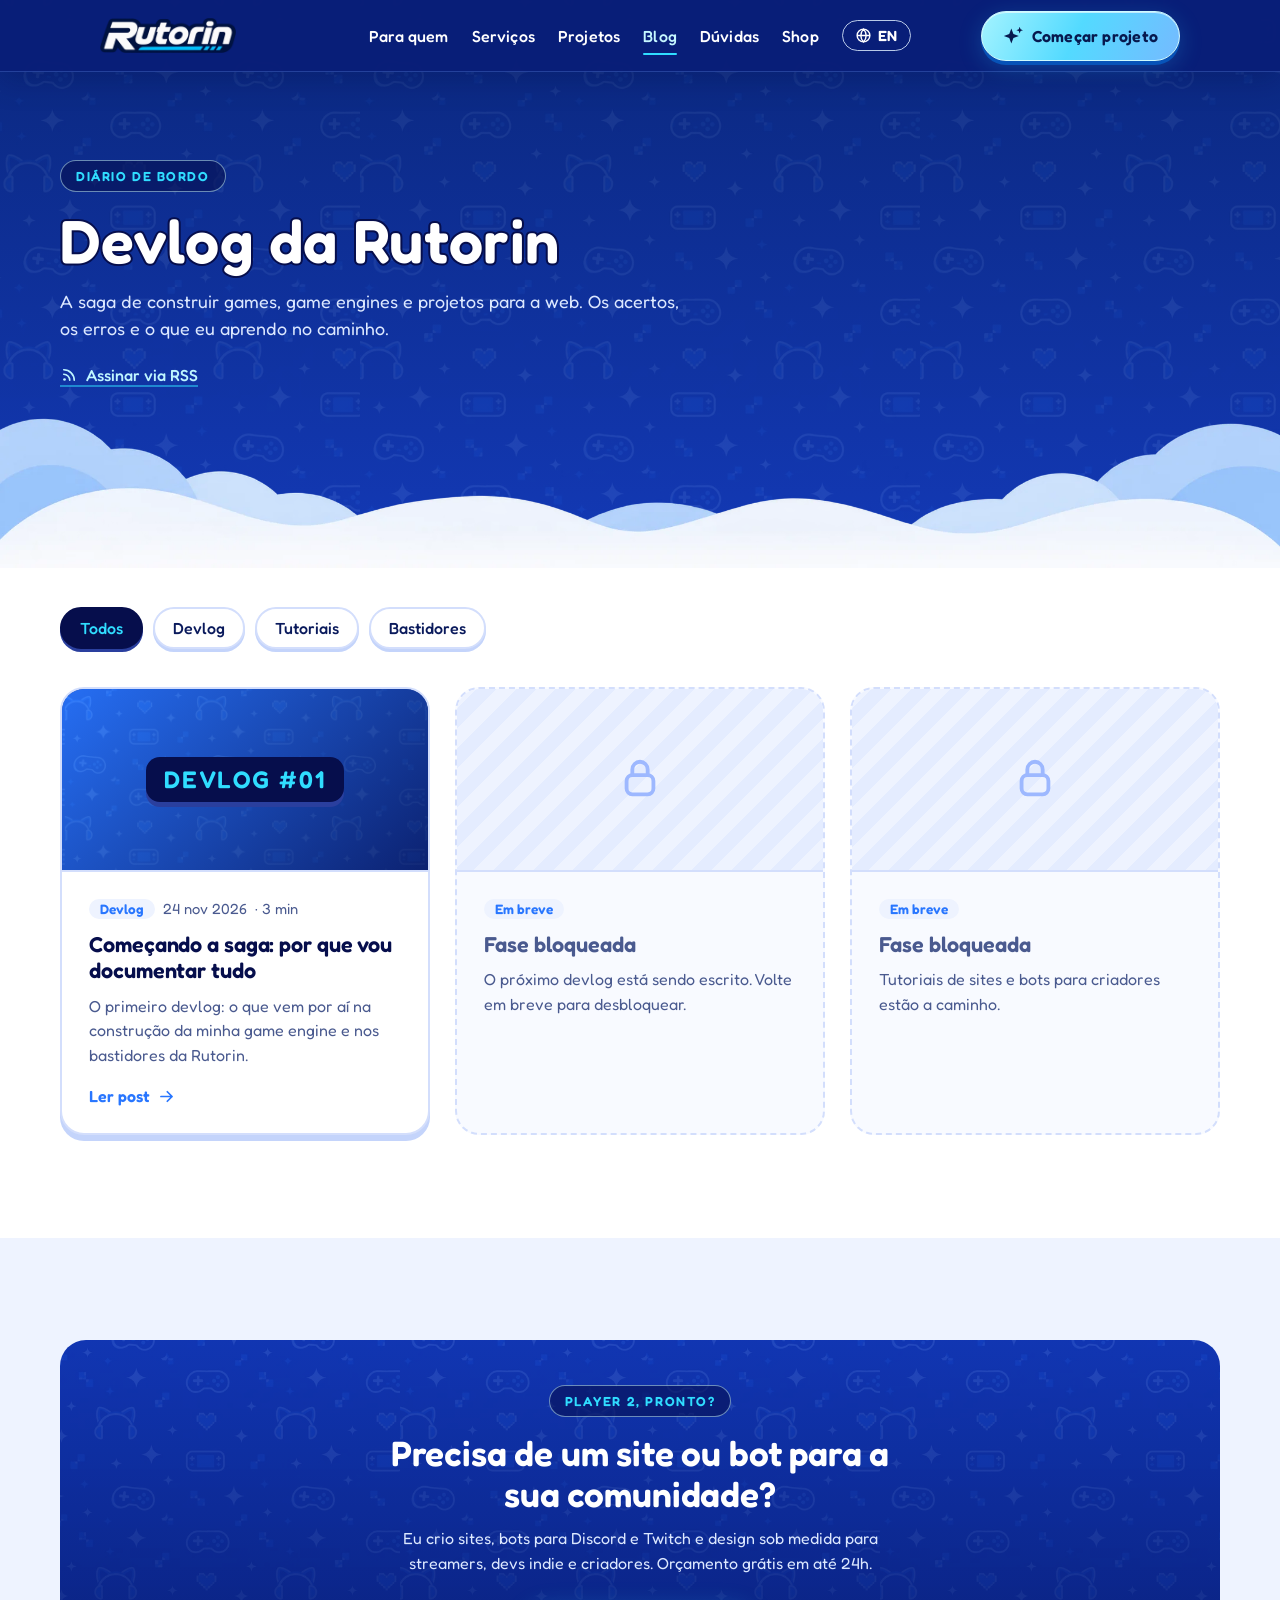
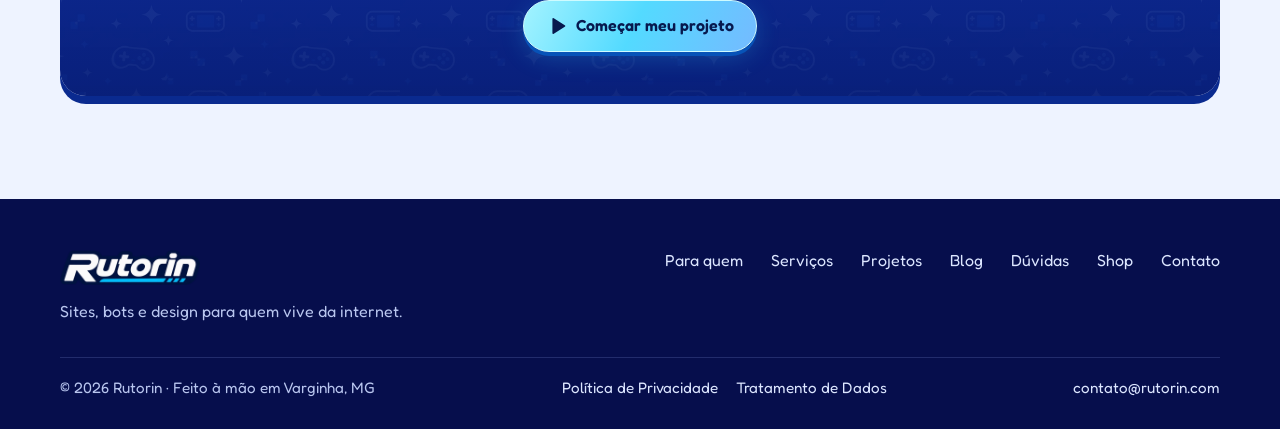
==== commit 3b93bf1d: "Página de serviços e preços (PT/EN) e nova vitrine na home - Catálogo em /servicos/ (R$) e /en/servi" ====
--- a/blog/index.html
+++ b/blog/index.html
@@ -50,7 +50,7 @@
       <a class="brand" href="../" aria-label="Rutorin, página inicial" draggable="false"><img src="../assets/rutorin-logo.webp" alt="Rutorin" width="600" height="152" draggable="false"></a>
       <nav class="desktop-nav" aria-label="Navegação principal">
         <a class="nav-link" href="../#classes">Para quem</a>
-        <a class="nav-link" href="../#power-ups">Pacotes</a>
+        <a class="nav-link" href="../servicos/">Serviços</a>
         <a class="nav-link" href="../#projetos">Projetos</a>
         <a class="nav-link is-current" href="../blog/" aria-current="page">Blog</a>
         <a class="nav-link" href="../#duvidas">Dúvidas</a>
@@ -65,7 +65,7 @@
   <nav class="mobile-menu" id="mobile-menu" popover aria-label="Menu">
     <div class="mobile-menu-heading"><span>Explore a Rutorin</span><button class="close-button" popovertarget="mobile-menu" popovertargetaction="hide" aria-label="Fechar menu"><svg><use href="#close"></use></svg></button></div>
     <a href="../#classes">Para quem</a>
-    <a href="../#power-ups">Pacotes</a>
+    <a href="../servicos/">Serviços</a>
     <a href="../#projetos">Projetos</a>
     <a href="../blog/">Blog</a>
     <a href="../#duvidas">Dúvidas</a>
@@ -146,7 +146,7 @@
       </div>
       <nav class="footer-nav" aria-label="Rodapé">
         <a href="../#classes">Para quem</a>
-        <a href="../#power-ups">Pacotes</a>
+        <a href="../servicos/">Serviços</a>
         <a href="../#projetos">Projetos</a>
         <a href="../blog/">Blog</a>
         <a href="../#duvidas">Dúvidas</a>
--- a/styles.css
+++ b/styles.css
@@ -173,6 +173,9 @@
 .project img{display:block;width:100%;aspect-ratio:16/9;object-fit:cover;border-bottom:2px solid var(--line)}
 .project-body{padding:clamp(1.4rem,2.2vw,1.8rem)}
 .project-tag{display:inline-block;margin-bottom:10px;padding:3px 11px;border-radius:999px;background:var(--soft);color:var(--blue);font-size:.85rem;font-weight:600}
+.project-tag+.project-tag{margin-left:6px}
+.project-tag-demo{background:#fff4c2;color:#7a5a00}
+.project h3 small{font-size:.75em;font-weight:500;color:var(--ink-soft)}
 .project-side{display:grid;gap:clamp(1rem,2vw,1.6rem);align-content:start}
 .terminal{overflow:hidden;border-radius:20px;background:#050b36;border:2px solid #1d2d7a;box-shadow:0 6px 0 #1d2d7a}
 .terminal-bar{display:flex;align-items:center;gap:7px;padding:11px 16px;background:#0b1650;color:#8aa0e6;font-size:.85rem}
@@ -218,6 +221,7 @@
 .contact-form input:focus,.contact-form select:focus,.contact-form textarea:focus{outline:none;border-color:var(--blue);background:var(--white)}
 .contact-form textarea{resize:vertical;min-height:110px}
 .contact-form [aria-invalid="true"]{border-color:#e0306a}
+.hp-field{position:absolute;left:-9999px;width:1px;height:1px;overflow:hidden}
 .form-status{margin:0;min-height:1.4em;font-size:.95rem;color:var(--ink-soft);text-align:center}
 .form-status.is-error{color:#e0306a}
 .form-status.is-ok{color:#0f9d58}
@@ -449,6 +453,81 @@
 }
 
 /* =========================================================
+   PÁGINA DE SERVIÇOS (servicos/ e en/services/)
+   ========================================================= */
+.svc-hero{padding-bottom:calc(11vw + 3rem)}
+.svc-hero .hud-chip{margin-bottom:2px}
+.svc-jumps{display:flex;flex-wrap:wrap;gap:10px;margin-top:26px}
+.jump-link{padding:8px 16px;border:1.5px solid rgba(206,251,255,.55);border-radius:999px;background:rgba(6,14,76,.4);color:#dff4ff;font-size:.98rem;font-weight:500;text-decoration:none;transition:background .2s ease,border-color .2s ease,transform .2s ease}
+.jump-link:hover{background:rgba(48,221,255,.18);border-color:var(--cyan);transform:translateY(-2px)}
+
+/* Health Check em destaque */
+.svc-health{padding-top:clamp(2rem,4vw,3rem)}
+.svc-feature{display:grid;grid-template-columns:1.25fr 1fr;gap:clamp(1.5rem,4vw,3.5rem);align-items:center;padding:clamp(1.6rem,3.5vw,2.8rem);border:2px solid var(--line);border-radius:28px;background:var(--white);box-shadow:0 8px 0 var(--chunk)}
+.svc-feature-copy h2{margin-top:16px}
+.svc-feature-copy>p{margin:0 0 22px;font-size:1.15rem;color:var(--ink-soft)}
+.svc-feature-copy .check-list{margin:0}
+.svc-feature-box{display:flex;flex-direction:column;align-items:flex-start;padding:clamp(1.5rem,3vw,2.2rem);border-radius:24px;color:var(--white);background:linear-gradient(180deg,rgba(16,53,181,.92),rgba(8,30,120,.96)),url("assets/gamer-pattern.webp") center/420px auto;box-shadow:0 8px 0 #0a2a8f}
+.svc-feature-box .class-icon{margin-bottom:16px;background:var(--navy);box-shadow:0 5px 0 #2a3f9e;color:var(--cyan)}
+.svc-feature-box .package-for{color:var(--cyan)}
+.svc-feature-box h3{margin:0 0 6px;color:var(--white);font-size:1.7rem}
+.svc-feature-box .price{color:#cfe0ff!important}
+.svc-feature-box .price strong{color:var(--white);font-size:2.8rem}
+.svc-credit{margin:-6px 0 22px;color:#dce8ff;line-height:1.5}
+.svc-feature-box .button-cta{width:100%}
+.svc-small{margin:14px 0 0;color:#b9cdfa;font-size:.92rem}
+
+/* Cards dos pacotes */
+.svc-grid{display:grid;grid-template-columns:repeat(auto-fit,minmax(min(100%,250px),1fr));gap:clamp(1rem,2vw,1.6rem);align-items:stretch}
+.svc-card{display:flex;flex-direction:column}
+.svc-card h3{font-size:1.4rem}
+.svc-desc{margin:0 0 16px!important;line-height:1.5}
+.svc-card .price{margin-bottom:18px!important}
+.svc-card .price strong{font-size:2.1rem}
+.svc-card .button{margin-top:auto;width:100%}
+.svc-card-featured{border-color:var(--cyan);outline:3px solid var(--cyan);outline-offset:-1px}
+.svc-note{margin:clamp(1.4rem,3vw,2rem) 0 0;color:var(--ink-soft);font-size:1.05rem}
+.svc-note a{color:var(--blue);font-weight:600}
+
+/* Planos mensais */
+.svc-plans{display:grid;grid-template-columns:repeat(2,minmax(0,360px));justify-content:center;gap:clamp(1rem,2vw,1.6rem)}
+.svc-plan .price strong span{margin-left:4px;font-size:1.1rem;font-weight:500;color:var(--ink-soft)}
+.svc-custom-price{margin-top:10px!important;color:#bff6ff!important}
+.svc-custom-price strong{color:var(--white);font-size:1.2rem}
+
+/* Adicionais */
+.addon-list{display:grid;grid-template-columns:repeat(auto-fit,minmax(min(100%,230px),1fr));gap:12px;margin:0;padding:0;list-style:none}
+.addon{display:flex;align-items:center;gap:12px;padding:16px 18px;border:2px solid var(--line);border-radius:18px;background:var(--white);box-shadow:0 4px 0 var(--chunk);color:var(--navy);font-weight:500;line-height:1.3}
+.addon svg{width:22px;height:22px;flex:none;padding:4px;border-radius:50%;background:#dff6ff;color:#0a8fc2}
+.addon span{flex:1}
+.addon strong{color:var(--blue);font-weight:600;white-space:nowrap}
+
+/* Vitrine da página inicial */
+.health-strip{display:flex;flex-wrap:wrap;align-items:center;justify-content:space-between;gap:20px;margin-top:clamp(1.6rem,3vw,2.4rem);padding:clamp(1.4rem,2.5vw,1.8rem) clamp(1.5rem,3vw,2.2rem);border:2px solid rgba(48,221,255,.7);border-radius:24px;background:rgba(6,14,76,.5);box-shadow:0 6px 0 rgba(3,12,64,.45)}
+.health-strip .package-for{color:var(--cyan)}
+.health-strip h3{margin:0 0 6px;color:var(--white);font-size:1.35rem}
+.health-strip p{margin:0;color:#cfe0ff;max-width:640px}
+.health-strip-price{display:flex;flex-wrap:wrap;align-items:center;gap:14px 20px}
+.health-strip-price strong{color:var(--white);font-size:1.9rem;font-weight:600;line-height:1}
+.health-strip-price small{display:block;margin-bottom:4px;color:#bff6ff;font-size:.9rem;font-weight:500}
+.health-strip-price .button-cta{width:auto}
+.health-strip+.custom-quest{margin-top:clamp(1rem,2vw,1.4rem)}
+.section-blue .link-light{color:var(--cyan);font-weight:600}
+.custom-quest-actions{display:flex;flex-wrap:wrap;gap:10px}
+
+@media(max-width:900px){
+  .svc-feature{grid-template-columns:1fr}
+  .svc-plans{grid-template-columns:1fr;max-width:420px;margin-inline:auto}
+}
+@media(max-width:540px){
+  .svc-feature{padding:1.2rem 1.2rem 1.4rem;border-radius:24px}
+  .svc-feature-copy{padding:.4rem .3rem 0}
+  .svc-feature-box{padding:1.4rem}
+  .svc-feature-box .price strong{font-size:2.4rem}
+  .health-strip-price .button,.custom-quest-actions,.custom-quest-actions .button{width:100%}
+}
+
+/* =========================================================
    RESPONSIVO
    ========================================================= */
 @media(min-aspect-ratio:19/10) and (min-width:901px){
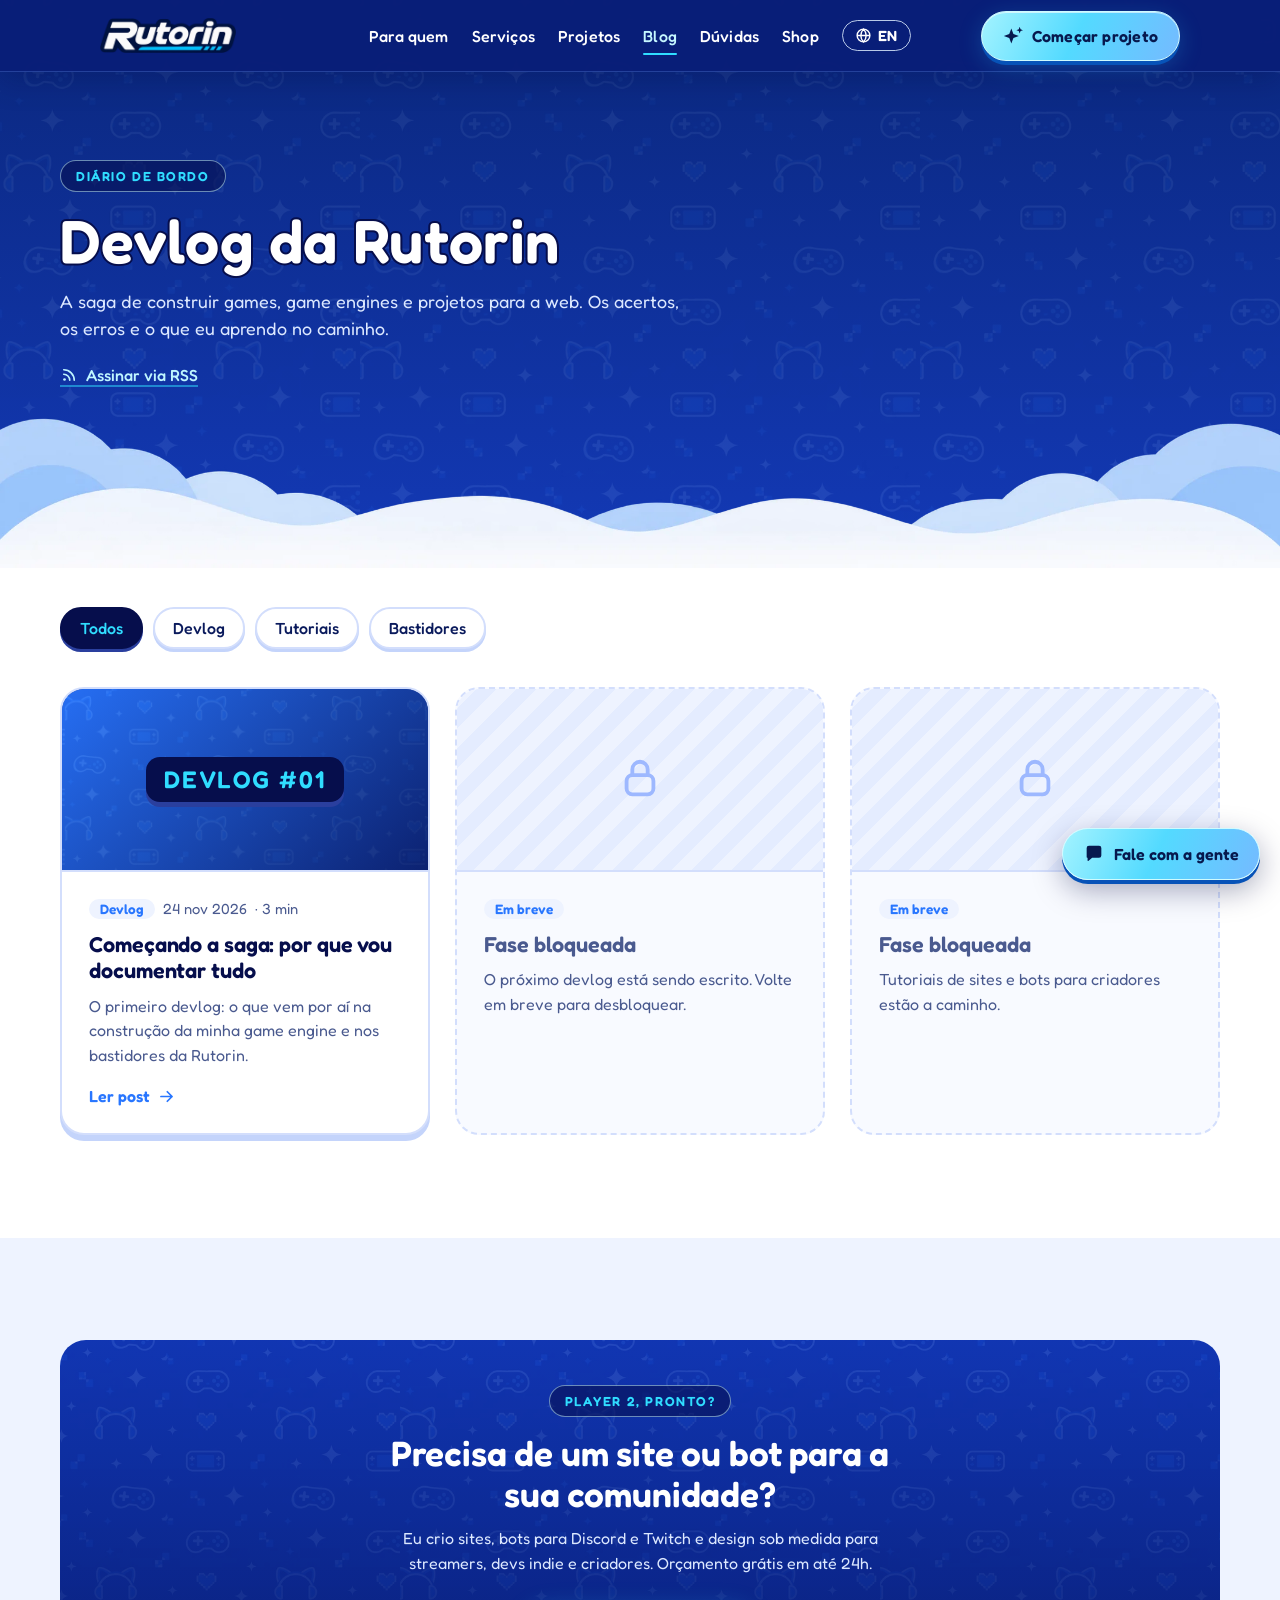
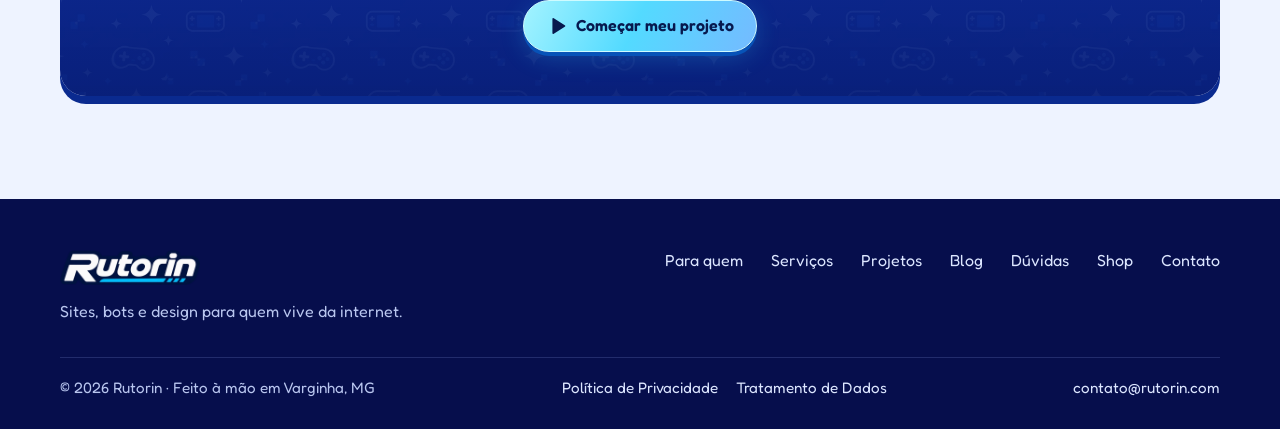
==== commit 96cc254a: "Chat ao vivo com tawk.to (carrega só no clique) e política de privacidade atualizada - Botão de chat" ====
--- a/blog/index.html
+++ b/blog/index.html
@@ -28,6 +28,7 @@
   <script type="application/ld+json">{"@context": "https://schema.org", "@type": "Blog", "name": "Devlog da Rutorin", "url": "https://rutorin.com/blog/", "inLanguage": "pt-BR", "description": "Devlogs, tutoriais e bastidores da construção de games, game engines e projetos web.", "publisher": {"@type": "Organization", "name": "Rutorin", "url": "https://rutorin.com/", "logo": "https://rutorin.com/assets/rutorin-logo.png"}, "blogPost": [{"@type": "BlogPosting", "headline": "Começando a saga: por que vou documentar tudo", "url": "https://rutorin.com/blog/comecando-a-saga/", "datePublished": "2026-11-24"}]}</script>
   <script>document.documentElement.classList.add('js')</script>
   <script src="../script.js" defer></script>
+  <script src="../assets/chat.js" defer></script>
 </head>
 <body class="page-blog">
   <svg class="icon-library" xmlns="http://www.w3.org/2000/svg" aria-hidden="true">
--- a/styles.css
+++ b/styles.css
@@ -491,6 +491,8 @@
 
 /* Planos mensais */
 .svc-plans{display:grid;grid-template-columns:repeat(2,minmax(0,360px));justify-content:center;gap:clamp(1rem,2vw,1.6rem)}
+.svc-plan .check-list{margin-bottom:16px}
+.svc-fine{margin:0 0 22px!important;padding:12px 14px;border-radius:14px;background:var(--soft);font-size:.9rem;line-height:1.45!important}
 .svc-plan .price strong span{margin-left:4px;font-size:1.1rem;font-weight:500;color:var(--ink-soft)}
 .svc-custom-price{margin-top:10px!important;color:#bff6ff!important}
 .svc-custom-price strong{color:var(--white);font-size:1.2rem}
@@ -526,6 +528,15 @@
   .svc-feature-box .price strong{font-size:2.4rem}
   .health-strip-price .button,.custom-quest-actions,.custom-quest-actions .button{width:100%}
 }
+
+/* Botão do chat ao vivo (assets/chat.js carrega o tawk.to só no clique) */
+.chat-launcher{position:fixed;right:20px;bottom:20px;z-index:30;display:inline-flex;align-items:center;gap:9px;min-height:52px;padding:12px 20px;border:1.5px solid #cefbff;border-radius:999px;color:#07194e;font:inherit;font-size:1rem;font-weight:600;background:linear-gradient(115deg,#a3f3ff 0%,#53daff 48%,#75baff 100%);box-shadow:0 4px 0 #0753b8,0 10px 30px rgba(3,12,64,.35);transition:translate .2s ease,box-shadow .2s ease}
+.chat-launcher svg{width:22px;height:22px;flex:none}
+.chat-launcher:hover{translate:0 -2px;box-shadow:0 7px 0 #0753b8,0 14px 34px rgba(3,12,64,.4)}
+.chat-launcher:active{translate:0 2px;box-shadow:0 2px 0 #0753b8}
+.chat-launcher.is-loading{opacity:.85;cursor:progress}
+.chat-launcher.is-loading svg{animation:blink 1s steps(1) infinite}
+@media(max-width:540px){.chat-launcher{right:14px;bottom:14px;min-height:48px;padding:10px 16px;font-size:.92rem}}
 
 /* =========================================================
    RESPONSIVO
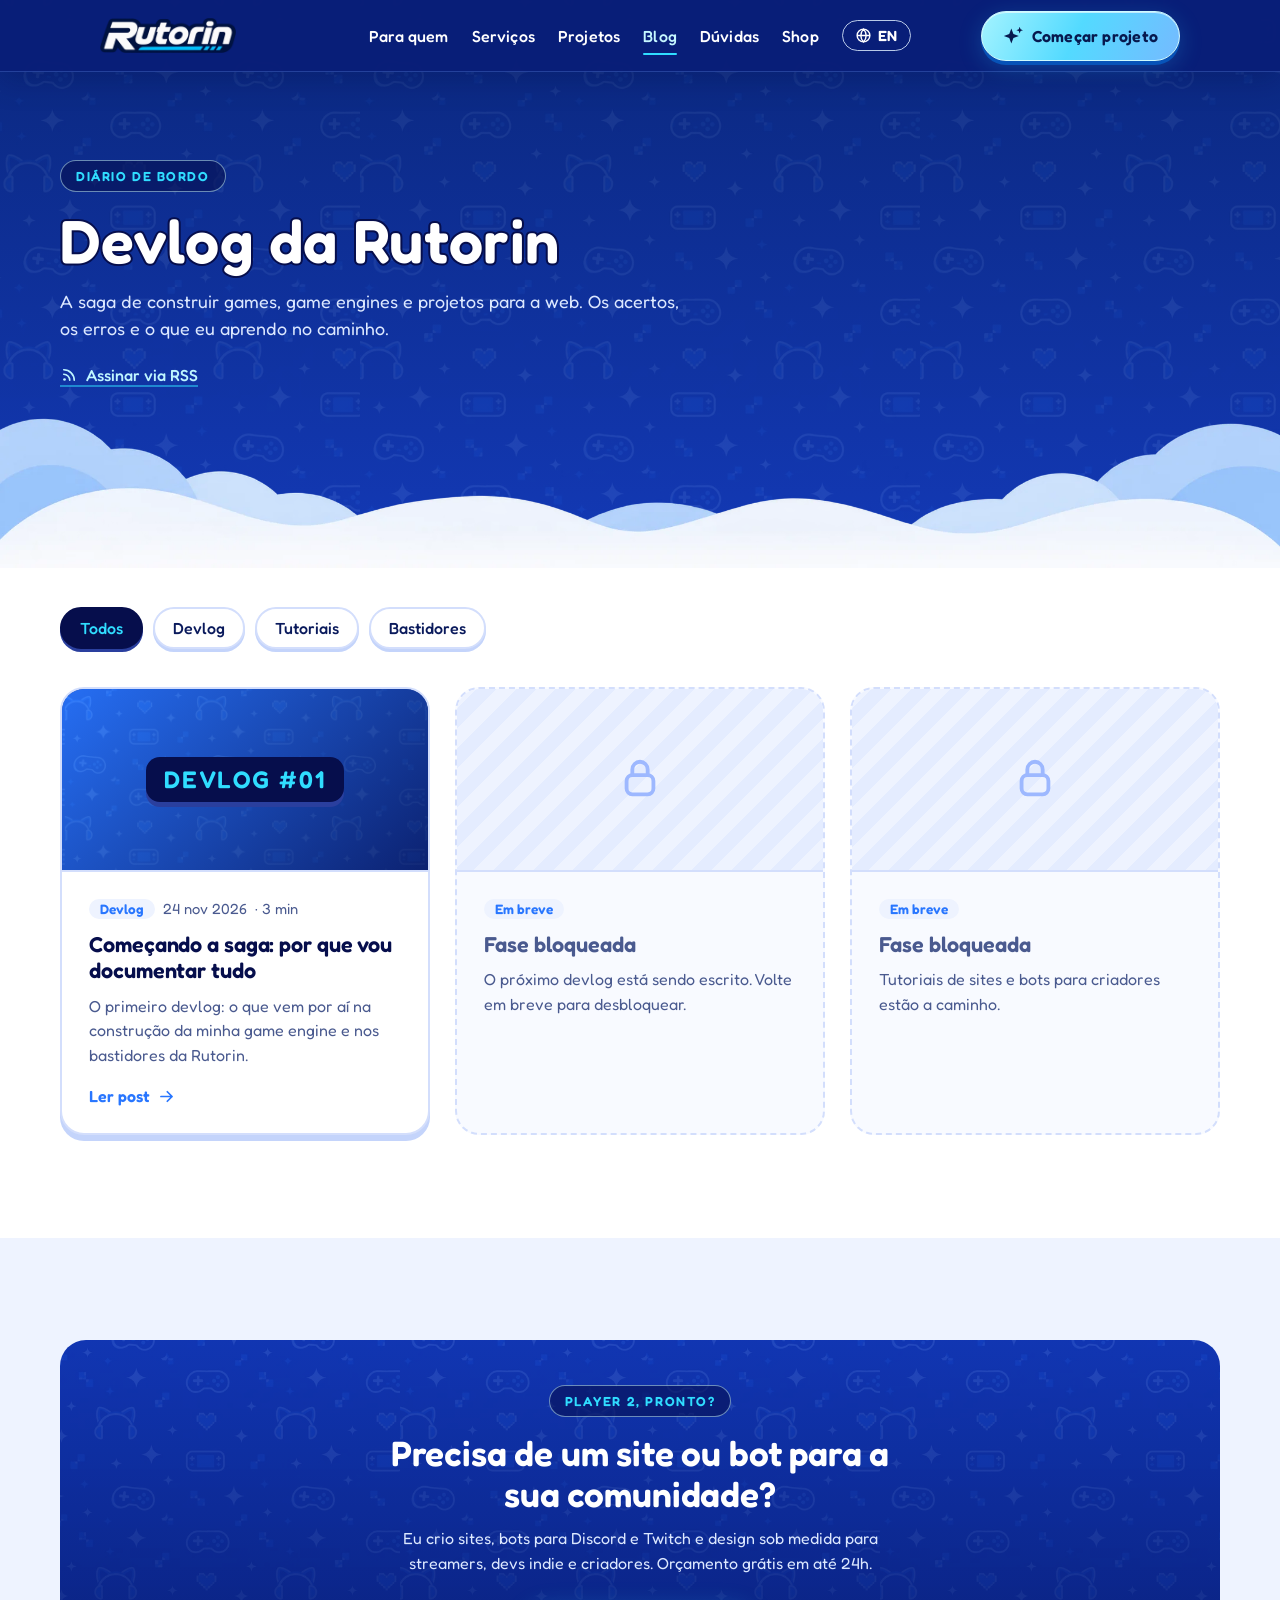
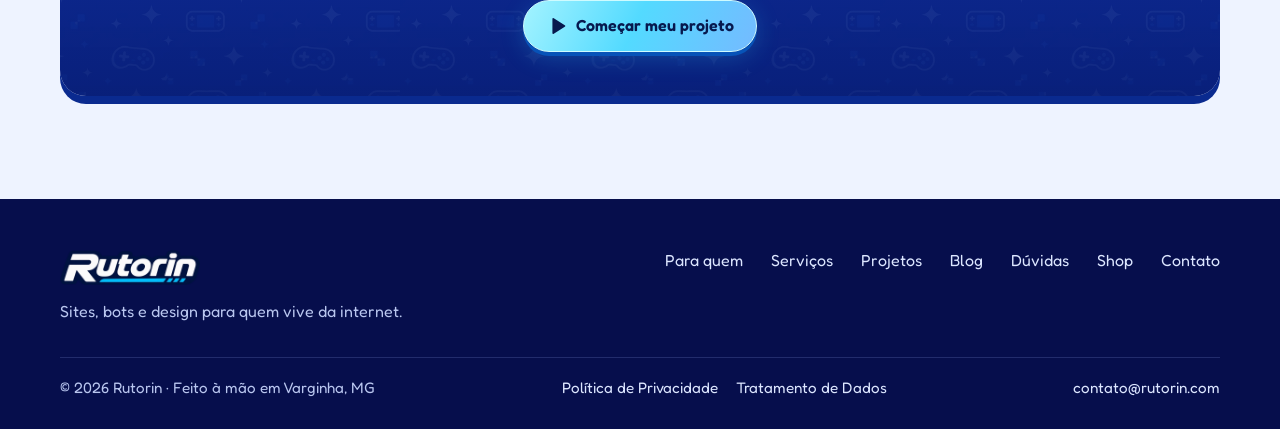
==== commit 797755a9: "Remove o chat ao vivo (tawk.to) por enquanto - Tira o botão e o script do chat, o estilo e as regras" ====
--- a/blog/index.html
+++ b/blog/index.html
@@ -28,7 +28,6 @@
   <script type="application/ld+json">{"@context": "https://schema.org", "@type": "Blog", "name": "Devlog da Rutorin", "url": "https://rutorin.com/blog/", "inLanguage": "pt-BR", "description": "Devlogs, tutoriais e bastidores da construção de games, game engines e projetos web.", "publisher": {"@type": "Organization", "name": "Rutorin", "url": "https://rutorin.com/", "logo": "https://rutorin.com/assets/rutorin-logo.png"}, "blogPost": [{"@type": "BlogPosting", "headline": "Começando a saga: por que vou documentar tudo", "url": "https://rutorin.com/blog/comecando-a-saga/", "datePublished": "2026-11-24"}]}</script>
   <script>document.documentElement.classList.add('js')</script>
   <script src="../script.js" defer></script>
-  <script src="../assets/chat.js" defer></script>
 </head>
 <body class="page-blog">
   <svg class="icon-library" xmlns="http://www.w3.org/2000/svg" aria-hidden="true">
--- a/styles.css
+++ b/styles.css
@@ -529,15 +529,6 @@
   .health-strip-price .button,.custom-quest-actions,.custom-quest-actions .button{width:100%}
 }
 
-/* Botão do chat ao vivo (assets/chat.js carrega o tawk.to só no clique) */
-.chat-launcher{position:fixed;right:20px;bottom:20px;z-index:30;display:inline-flex;align-items:center;gap:9px;min-height:52px;padding:12px 20px;border:1.5px solid #cefbff;border-radius:999px;color:#07194e;font:inherit;font-size:1rem;font-weight:600;background:linear-gradient(115deg,#a3f3ff 0%,#53daff 48%,#75baff 100%);box-shadow:0 4px 0 #0753b8,0 10px 30px rgba(3,12,64,.35);transition:translate .2s ease,box-shadow .2s ease}
-.chat-launcher svg{width:22px;height:22px;flex:none}
-.chat-launcher:hover{translate:0 -2px;box-shadow:0 7px 0 #0753b8,0 14px 34px rgba(3,12,64,.4)}
-.chat-launcher:active{translate:0 2px;box-shadow:0 2px 0 #0753b8}
-.chat-launcher.is-loading{opacity:.85;cursor:progress}
-.chat-launcher.is-loading svg{animation:blink 1s steps(1) infinite}
-@media(max-width:540px){.chat-launcher{right:14px;bottom:14px;min-height:48px;padding:10px 16px;font-size:.92rem}}
-
 /* =========================================================
    RESPONSIVO
    ========================================================= */
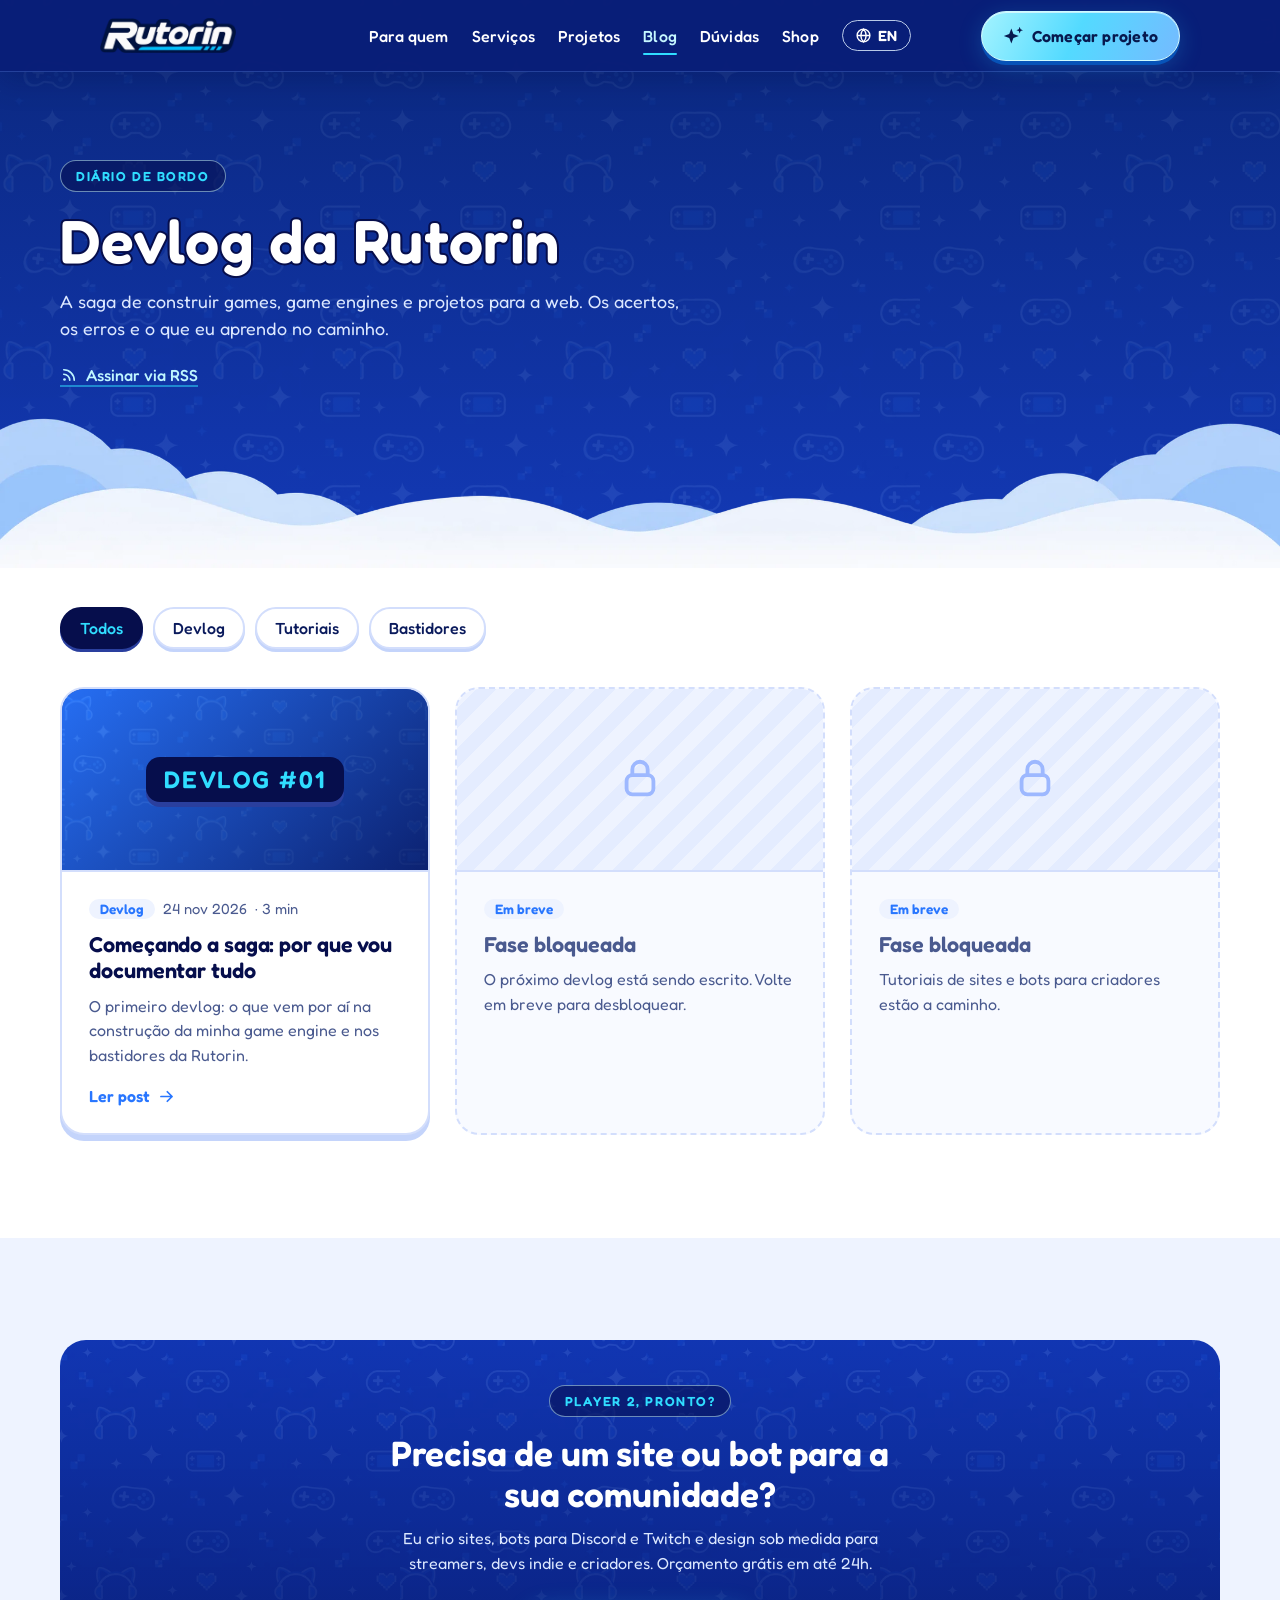
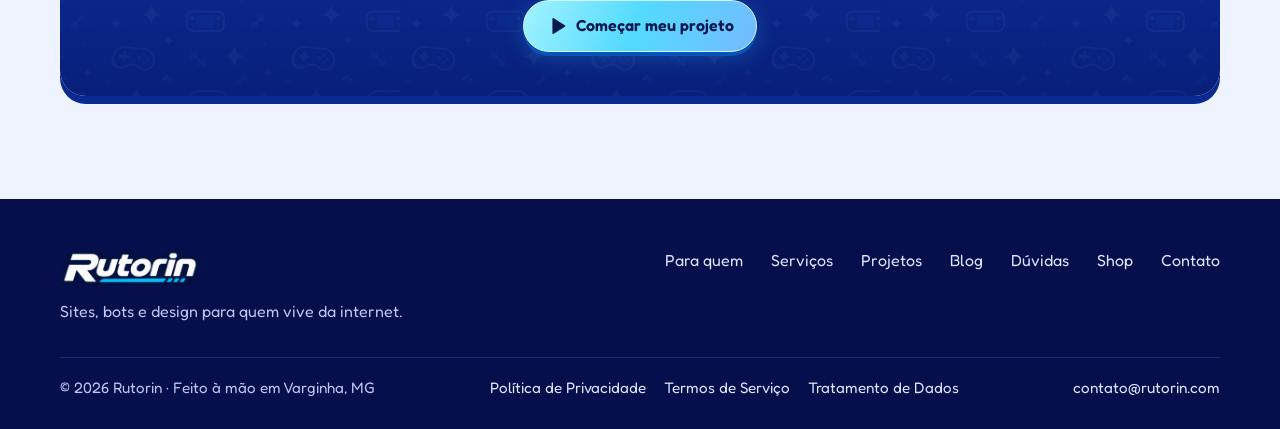
==== commit 56b2f8ca: "Adiciona Termos de Servico (PT/EN) e atualiza Politica de Privacidade - Novas paginas /termos/ e /en" ====
--- a/blog/index.html
+++ b/blog/index.html
@@ -156,7 +156,7 @@
     </div>
     <div class="container footer-bottom">
       <span>© <span data-year>2026</span> Rutorin · Feito à mão em Varginha, MG</span>
-      <nav class="footer-legal" aria-label="Documentos legais"><a href="../privacidade/">Política de Privacidade</a><a href="../tratamento-de-dados/">Tratamento de Dados</a></nav>
+      <nav class="footer-legal" aria-label="Documentos legais"><a href="../privacidade/">Política de Privacidade</a><a href="../termos/">Termos de Serviço</a><a href="../tratamento-de-dados/">Tratamento de Dados</a></nav>
       <a href="mailto:contato@rutorin.com">contato@rutorin.com</a>
     </div>
   </footer>
